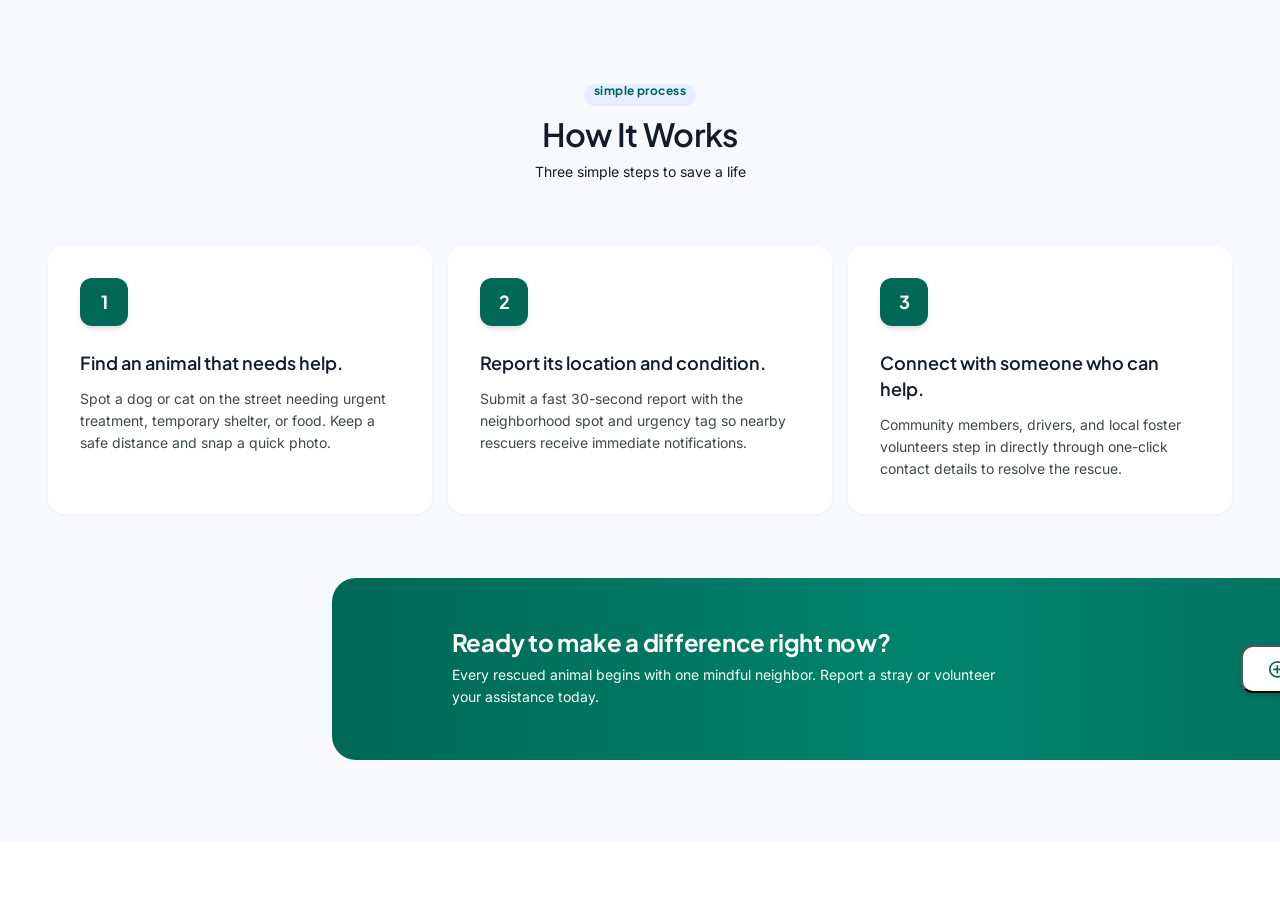
==== index.html @ 08d9b693 "finish" ====
<!DOCTYPE html>
<html lang="en">

<head>
    <meta charset="UTF-8">
    <meta name="viewport" content="width=device-width, initial-scale=1.0">
    <title>Document</title>
    <link rel="stylesheet" href="./style.css">
</head>

<body>
    <section>
        <div class="hiw">
            <div class="process">
                <p>simple process</p>
            </div>
            <h2>How It Works</h2>
            <span>Three simple steps to save a life</span>
        </div>
        <div class="hiwc">
            <div class="hcard">
                <div class="numb">
                    <span>1</span>
                </div>
                <div class="hcardtext">
                    <h3>Find an animal that needs help.</h3>
                    <p>Spot a dog or cat on the street needing urgent
                        treatment, temporary shelter, or food. Keep a
                        safe distance and snap a quick photo.</p>
                </div>
            </div>
            <div class="hcard">
                <div class="numb">
                    <span>2</span>
                </div>
                <div class="hcardtext">
                    <h3>Report its location and condition.</h3>
                    <p>Submit a fast 30-second report with the
                        neighborhood spot and urgency tag so nearby
                        rescuers receive immediate notifications.</p>
                </div>
            </div>
            <div class="hcard">
                <div class="numb">
                    <span>3</span>
                </div>
                <div class="hcardtext">
                    <h3>Connect with someone who can help.</h3>
                    <p>Community members, drivers, and local foster
                        volunteers step in directly through one-click
                        contact details to resolve the rescue.</p>
                </div>
            </div>

        </div>
        <div class="rescue">
            <div class="resctext">
                <h2>Ready to make a difference right now?</h2>
                <p>Every rescued animal begins with one mindful neighbor. Report a stray or volunteer
                    your assistance today.</p>
            </div>
            <button><img src="./Container.svg" alt="Report an Animal Add Button Image">Report an Animal</button>
        </div>
    </section>


</body>

</html>
---- style.css ----
@import url('https://fonts.googleapis.com/css2?family=Averia+Libre:ital,wght@0,300;0,400;0,700;1,300;1,400;1,700&family=Crimson+Text:ital,wght@0,400;0,600;0,700;1,400;1,600;1,700&family=DM+Mono:ital,wght@0,300;0,400;0,500;1,300;1,400;1,500&family=DM+Sans:ital,opsz,wght@0,9..40,100..1000;1,9..40,100..1000&family=Edu+AU+VIC+WA+NT+Guides:wght@400..700&family=IM+Fell+English+SC&family=Inter:ital,opsz,wght@0,14..32,100..900;1,14..32,100..900&family=Montserrat:ital,wght@0,100..900;1,100..900&family=Noto+Rashi+Hebrew:wght@100..900&family=Noto+Sans+Georgian:wght@100..900&family=Noto+Serif+Georgian:wght@100..900&family=Plus+Jakarta+Sans:ital,wght@0,200..800;1,200..800&family=Poppins:ital,wght@0,100;0,200;0,300;0,400;0,500;0,600;0,700;0,800;0,900;1,100;1,200;1,300;1,400;1,500;1,600;1,700;1,800;1,900&family=Roboto+Mono:ital,wght@0,100..700;1,100..700&family=Work+Sans:ital,wght@0,100..900;1,100..900&display=swap');
@import url('https://fonts.googleapis.com/css2?family=Averia+Libre:ital,wght@0,300;0,400;0,700;1,300;1,400;1,700&family=Crimson+Text:ital,wght@0,400;0,600;0,700;1,400;1,600;1,700&family=DM+Mono:ital,wght@0,300;0,400;0,500;1,300;1,400;1,500&family=DM+Sans:ital,opsz,wght@0,9..40,100..1000;1,9..40,100..1000&family=Edu+AU+VIC+WA+NT+Guides:wght@400..700&family=IM+Fell+English+SC&family=Inter:ital,opsz,wght@0,14..32,100..900;1,14..32,100..900&family=Montserrat:ital,wght@0,100..900;1,100..900&family=Noto+Rashi+Hebrew:wght@100..900&family=Noto+Sans+Georgian:wght@100..900&family=Noto+Serif+Georgian:wght@100..900&family=Plus+Jakarta+Sans:ital,wght@0,200..800;1,200..800&family=Poppins:ital,wght@0,100;0,200;0,300;0,400;0,500;0,600;0,700;0,800;0,900;1,100;1,200;1,300;1,400;1,500;1,600;1,700;1,800;1,900&family=Roboto+Mono:ital,wght@0,100..700;1,100..700&family=Work+Sans:ital,wght@0,100..900;1,100..900&display=swap');

* {
    padding: 0;
    margin: 0;
    box-sizing: border-box;
}

section {
    background-color: #F8F9FF;
    height: 842px;
    padding: 0px 32px 0px 32px;
    display: flex;
    flex-direction: column;

}

.hiw {
    display: flex;
    flex-direction: column;
    justify-content: center;
    align-items: center;
}

.process {
    background-color: #E6EEFF;
    text-align: center;
    width: 112px;
    height: 22px;
    border-radius: 50px;
    font-family: 'Plus Jakarta Sans', sans-serif;
    font-size: 12px;
    color: #006856;
    font-weight: 700;
    line-height: 14px;
    letter-spacing: 0.44px;
    margin-top: 84px;
}

.hiw h2 {
    font-family: 'Plus Jakarta Sans', sans-serif;
    font-size: 32px;
    color: #121C2A;
    font-weight: 600;
    line-height: 40px;
    letter-spacing: -0.64px;
    margin-top: 8px;
}

.hiw span {
    font-family: 'Inter', sans-serif;
    font-size: 14px;
    color: #121C2A;
    font-weight: 400;
    line-height: 20px;
    margin-top: 8px;
}

.hiwc {
    display: flex;
    flex-direction: row;
    justify-content: space-evenly;
    margin-top: 64px;
}

.hcard {
    background-color: white;
    width: 384px;
    height: 268px;
    border-radius: 16px;
    box-shadow: 0px 1px 2px 0px rgba(0, 0, 0, 0.05);
    display: flex;
    flex-direction: column;
    padding: 32px;
}

.numb {
    width: 48px;
    height: 48px;
    border-radius: 12px;
    background-color: #006856;
    box-shadow:
        0px 2px 4px -2px rgba(0, 0, 0, 0.1),
        0px 4px 6px -1px rgba(0, 0, 0, 0.1);
    ;
    font-family: 'Plus Jakarta Sans', sans-serif;
    color: #FFFFFF;
    font-size: 18px;
    font-weight: 700;
    line-height: 26px;
    display: flex;
    justify-content: center;
    align-items: center;
}

.hcardtext h3 {
    font-family: 'Plus Jakarta Sans', sans-serif;
    color: #121C2A;
    font-weight: 600;
    line-height: 26px;
    font-size: 18px;
    margin-top: 24px;
}

.hcardtext p {
    font-family: 'Inter', sans-serif;
    color: #3D4945;
    font-weight: 400;
    line-height: 22px;
    font-size: 14px;
    margin-top: 12px;
}

.rescue {
    background: linear-gradient(to right, #006856, #00846D, #006856);
    width: 1216px;
    height: 182px;
    margin-left: 300px;
    margin-top: 64px;
    border-radius: 24px;
    display: flex;
    flex-direction: row;
    justify-content: space-around;
    align-items: center;
}

.resctext {
    width: 550px;
    height: 86px;
}

.resctext h2 {
    font-family: 'Plus Jakarta Sans', sans-serif;
    font-size: 24px;
    font-weight: 700;
    color: #FFFFFF;
    line-height: 32px;
    letter-spacing: -0.24px;
}

.resctext p {
    font-family: 'inter', sans-serif;
    font-size: 14px;
    font-weight: 400;
    color: #F4FFF9;
    line-height: 22px;
    margin-top: 6px;
    overflow: hidden;
}

.rescue button {
    padding: 0px 24px 0px 24px;
    gap: 8px;
    width: 188px;
    height: 48px;
    background-color: #FFFFFF;
    border-radius: 12px;
    box-shadow: 0px 2px 4px -2px rgba(0, 0, 0, 0.1),
        0px 4px 6px -1px rgba(0, 0, 0, 0.1);
    cursor: pointer;
    font-family: 'plus jakarta sans', sans-serif;
    font-size: 13px;
    font-weight: 600;
    color: #006856;
    line-height: 18px;
    letter-spacing: 0px;
    display: inline-flex;
    align-items: center;
    justify-content: center;
}
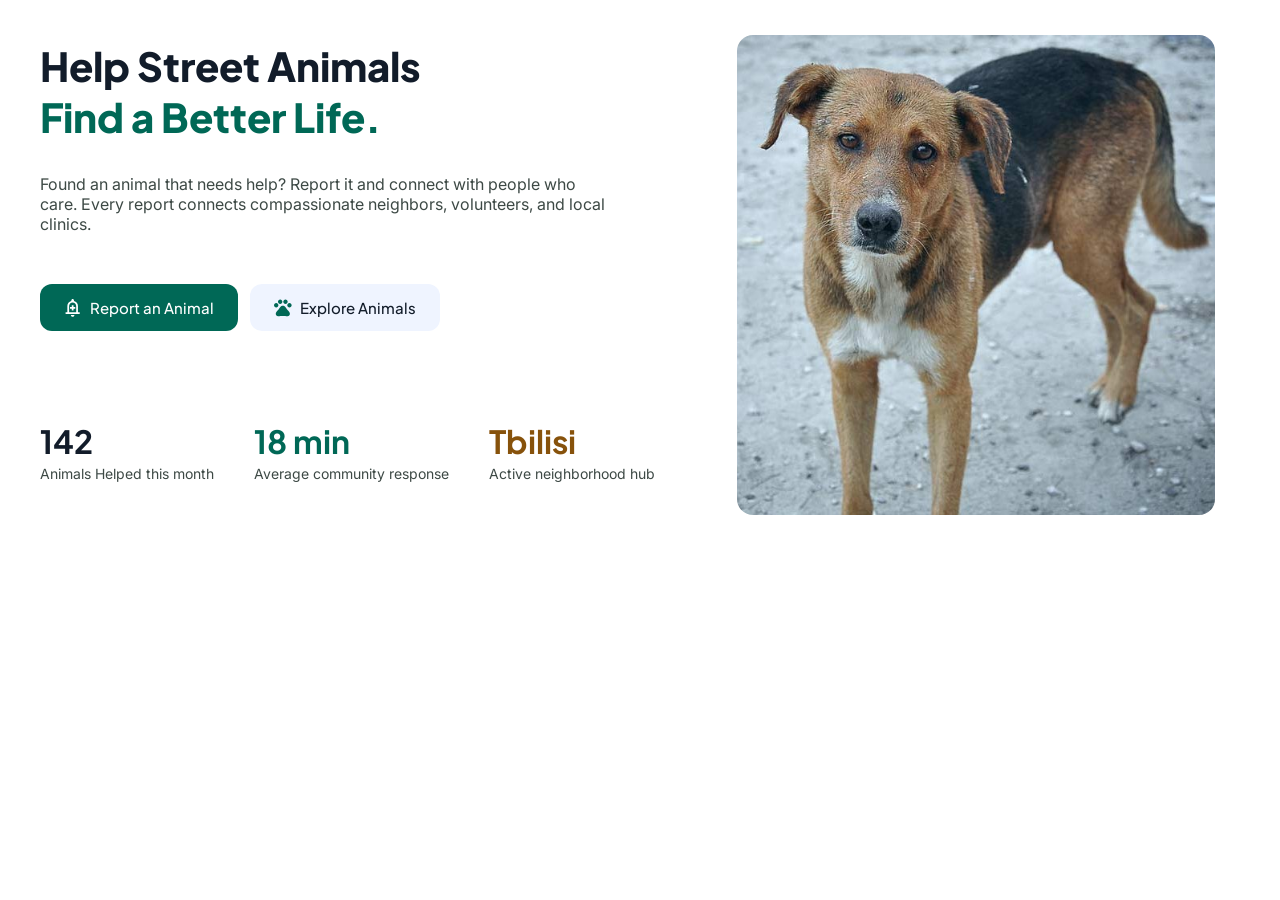
==== commit 501661e8: "Add files via upload" ====
--- a/index.html
+++ b/index.html
@@ -1,69 +1,52 @@
-<!DOCTYPE html>
-<html lang="en">
-
-<head>
-    <meta charset="UTF-8">
-    <meta name="viewport" content="width=device-width, initial-scale=1.0">
-    <title>Document</title>
-    <link rel="stylesheet" href="./style.css">
-</head>
-
-<body>
-    <section>
-        <div class="hiw">
-            <div class="process">
-                <p>simple process</p>
-            </div>
-            <h2>How It Works</h2>
-            <span>Three simple steps to save a life</span>
-        </div>
-        <div class="hiwc">
-            <div class="hcard">
-                <div class="numb">
-                    <span>1</span>
-                </div>
-                <div class="hcardtext">
-                    <h3>Find an animal that needs help.</h3>
-                    <p>Spot a dog or cat on the street needing urgent
-                        treatment, temporary shelter, or food. Keep a
-                        safe distance and snap a quick photo.</p>
-                </div>
-            </div>
-            <div class="hcard">
-                <div class="numb">
-                    <span>2</span>
-                </div>
-                <div class="hcardtext">
-                    <h3>Report its location and condition.</h3>
-                    <p>Submit a fast 30-second report with the
-                        neighborhood spot and urgency tag so nearby
-                        rescuers receive immediate notifications.</p>
-                </div>
-            </div>
-            <div class="hcard">
-                <div class="numb">
-                    <span>3</span>
-                </div>
-                <div class="hcardtext">
-                    <h3>Connect with someone who can help.</h3>
-                    <p>Community members, drivers, and local foster
-                        volunteers step in directly through one-click
-                        contact details to resolve the rescue.</p>
-                </div>
-            </div>
-
-        </div>
-        <div class="rescue">
-            <div class="resctext">
-                <h2>Ready to make a difference right now?</h2>
-                <p>Every rescued animal begins with one mindful neighbor. Report a stray or volunteer
-                    your assistance today.</p>
-            </div>
-            <button><img src="./Container.svg" alt="Report an Animal Add Button Image">Report an Animal</button>
-        </div>
-    </section>
-
-
-</body>
-
+<!DOCTYPE html>
+<html lang="en">
+
+<head>
+    <meta charset="UTF-8">
+    <meta name="viewport" content="width=device-width, initial-scale=1.0">
+    <title>Document</title>
+    <link rel="stylesheet" href="style.css">
+</head>
+
+<body>
+    <div class="hero">
+        <div class="content">
+            <h1 class="title">Help Street Animals</h1>
+            <h1 class="title1">Find a Better Life.</h1>
+            <p class="discription">Found an animal that needs help? Report it and connect with people who care. Every
+                report connects
+                compassionate neighbors, volunteers, and local clinics.</p>
+        </div>
+        <div class="btns">
+            <button class="btn1"><img src="Icon.svg" alt="">Report an Animal </button>
+            <button class="btn2"><img src="Container.svg" alt="">Explore Animals </button>
+        </div>
+
+        <div class="stats">
+            <div>
+                <h1 class="stat-number">142</h1>
+                <p class="desc">Animals Helped this month</p>
+            </div>
+            <div>
+                <h1 class="response-time">18 min</h1>
+                <p class="desc">Average community response</p>
+            </div>
+            <div>
+                <h1 class="location">Tbilisi</h1>
+                <p class="desc">Active neighborhood hub</p>
+            </div>
+        </div>
+
+        <div class="image">
+            <img src="stray.jpg" alt="">
+        </div>
+
+    </div>
+
+
+
+
+
+</body>
+
 </html>
--- a/style.css
+++ b/style.css
@@ -1,171 +1,153 @@
-@import url('https://fonts.googleapis.com/css2?family=Averia+Libre:ital,wght@0,300;0,400;0,700;1,300;1,400;1,700&family=Crimson+Text:ital,wght@0,400;0,600;0,700;1,400;1,600;1,700&family=DM+Mono:ital,wght@0,300;0,400;0,500;1,300;1,400;1,500&family=DM+Sans:ital,opsz,wght@0,9..40,100..1000;1,9..40,100..1000&family=Edu+AU+VIC+WA+NT+Guides:wght@400..700&family=IM+Fell+English+SC&family=Inter:ital,opsz,wght@0,14..32,100..900;1,14..32,100..900&family=Montserrat:ital,wght@0,100..900;1,100..900&family=Noto+Rashi+Hebrew:wght@100..900&family=Noto+Sans+Georgian:wght@100..900&family=Noto+Serif+Georgian:wght@100..900&family=Plus+Jakarta+Sans:ital,wght@0,200..800;1,200..800&family=Poppins:ital,wght@0,100;0,200;0,300;0,400;0,500;0,600;0,700;0,800;0,900;1,100;1,200;1,300;1,400;1,500;1,600;1,700;1,800;1,900&family=Roboto+Mono:ital,wght@0,100..700;1,100..700&family=Work+Sans:ital,wght@0,100..900;1,100..900&display=swap');
-@import url('https://fonts.googleapis.com/css2?family=Averia+Libre:ital,wght@0,300;0,400;0,700;1,300;1,400;1,700&family=Crimson+Text:ital,wght@0,400;0,600;0,700;1,400;1,600;1,700&family=DM+Mono:ital,wght@0,300;0,400;0,500;1,300;1,400;1,500&family=DM+Sans:ital,opsz,wght@0,9..40,100..1000;1,9..40,100..1000&family=Edu+AU+VIC+WA+NT+Guides:wght@400..700&family=IM+Fell+English+SC&family=Inter:ital,opsz,wght@0,14..32,100..900;1,14..32,100..900&family=Montserrat:ital,wght@0,100..900;1,100..900&family=Noto+Rashi+Hebrew:wght@100..900&family=Noto+Sans+Georgian:wght@100..900&family=Noto+Serif+Georgian:wght@100..900&family=Plus+Jakarta+Sans:ital,wght@0,200..800;1,200..800&family=Poppins:ital,wght@0,100;0,200;0,300;0,400;0,500;0,600;0,700;0,800;0,900;1,100;1,200;1,300;1,400;1,500;1,600;1,700;1,800;1,900&family=Roboto+Mono:ital,wght@0,100..700;1,100..700&family=Work+Sans:ital,wght@0,100..900;1,100..900&display=swap');
-
-* {
-    padding: 0;
-    margin: 0;
-    box-sizing: border-box;
-}
-
-section {
-    background-color: #F8F9FF;
-    height: 842px;
-    padding: 0px 32px 0px 32px;
-    display: flex;
-    flex-direction: column;
-
-}
-
-.hiw {
-    display: flex;
-    flex-direction: column;
-    justify-content: center;
-    align-items: center;
-}
-
-.process {
-    background-color: #E6EEFF;
-    text-align: center;
-    width: 112px;
-    height: 22px;
-    border-radius: 50px;
-    font-family: 'Plus Jakarta Sans', sans-serif;
-    font-size: 12px;
-    color: #006856;
-    font-weight: 700;
-    line-height: 14px;
-    letter-spacing: 0.44px;
-    margin-top: 84px;
-}
-
-.hiw h2 {
-    font-family: 'Plus Jakarta Sans', sans-serif;
-    font-size: 32px;
-    color: #121C2A;
-    font-weight: 600;
-    line-height: 40px;
-    letter-spacing: -0.64px;
-    margin-top: 8px;
-}
-
-.hiw span {
-    font-family: 'Inter', sans-serif;
-    font-size: 14px;
-    color: #121C2A;
-    font-weight: 400;
-    line-height: 20px;
-    margin-top: 8px;
-}
-
-.hiwc {
-    display: flex;
-    flex-direction: row;
-    justify-content: space-evenly;
-    margin-top: 64px;
-}
-
-.hcard {
-    background-color: white;
-    width: 384px;
-    height: 268px;
-    border-radius: 16px;
-    box-shadow: 0px 1px 2px 0px rgba(0, 0, 0, 0.05);
-    display: flex;
-    flex-direction: column;
-    padding: 32px;
-}
-
-.numb {
-    width: 48px;
-    height: 48px;
-    border-radius: 12px;
-    background-color: #006856;
-    box-shadow:
-        0px 2px 4px -2px rgba(0, 0, 0, 0.1),
-        0px 4px 6px -1px rgba(0, 0, 0, 0.1);
-    ;
-    font-family: 'Plus Jakarta Sans', sans-serif;
-    color: #FFFFFF;
-    font-size: 18px;
-    font-weight: 700;
-    line-height: 26px;
-    display: flex;
-    justify-content: center;
-    align-items: center;
-}
-
-.hcardtext h3 {
-    font-family: 'Plus Jakarta Sans', sans-serif;
-    color: #121C2A;
-    font-weight: 600;
-    line-height: 26px;
-    font-size: 18px;
-    margin-top: 24px;
-}
-
-.hcardtext p {
-    font-family: 'Inter', sans-serif;
-    color: #3D4945;
-    font-weight: 400;
-    line-height: 22px;
-    font-size: 14px;
-    margin-top: 12px;
-}
-
-.rescue {
-    background: linear-gradient(to right, #006856, #00846D, #006856);
-    width: 1216px;
-    height: 182px;
-    margin-left: 300px;
-    margin-top: 64px;
-    border-radius: 24px;
-    display: flex;
-    flex-direction: row;
-    justify-content: space-around;
-    align-items: center;
-}
-
-.resctext {
-    width: 550px;
-    height: 86px;
-}
-
-.resctext h2 {
-    font-family: 'Plus Jakarta Sans', sans-serif;
-    font-size: 24px;
-    font-weight: 700;
-    color: #FFFFFF;
-    line-height: 32px;
-    letter-spacing: -0.24px;
-}
-
-.resctext p {
-    font-family: 'inter', sans-serif;
-    font-size: 14px;
-    font-weight: 400;
-    color: #F4FFF9;
-    line-height: 22px;
-    margin-top: 6px;
-    overflow: hidden;
-}
-
-.rescue button {
-    padding: 0px 24px 0px 24px;
-    gap: 8px;
-    width: 188px;
-    height: 48px;
-    background-color: #FFFFFF;
-    border-radius: 12px;
-    box-shadow: 0px 2px 4px -2px rgba(0, 0, 0, 0.1),
-        0px 4px 6px -1px rgba(0, 0, 0, 0.1);
-    cursor: pointer;
-    font-family: 'plus jakarta sans', sans-serif;
-    font-size: 13px;
-    font-weight: 600;
-    color: #006856;
-    line-height: 18px;
-    letter-spacing: 0px;
-    display: inline-flex;
-    align-items: center;
-    justify-content: center;
+
+@import url('https://fonts.googleapis.com/css2?family=Plus+Jakarta+Sans:ital,wght@0,200..800;1,200..800&display=swap');
+@import url('https://fonts.googleapis.com/css2?family=Inter:ital,opsz,wght@0,14..32,100..900;1,14..32,100..900&display=swap');
+
+
+*{
+    margin: 0;
+    padding: 0;
+    box-sizing: border-box;
+    list-style: none;
+    
+}
+
+.hero{
+    display: flex;
+    flex-direction: column;
+    max-width: 1280px;
+    max-height: 640px;
+    padding-left: 40px;
+    padding-top: 40px;
+}
+
+.title{
+    font-size:40px;
+    font-weight: 800;
+    font-style: bold;
+    font-family: "Plus Jakarta Sans", sans-serif;
+    color: #121C2A;
+}
+
+.title1{
+    font-size: 40px;
+    font-weight: 800;
+    font-style: bold;
+    font-family: "Plus Jakarta Sans", sans-serif;
+    color: #006856;
+}
+
+.discription{
+    font-size: 16px;
+    font-weight: 400;
+    font-family: "Inter", sans-serif;
+    color: #3D4945;
+    margin-top: 32px;
+    width: 575px;
+    height: 78px;
+
+}
+
+.btns{
+    display: flex;
+    gap: 12px;
+    margin-top: 32px;
+}
+
+
+.btn1{
+    display: flex;
+    background-color: #006856;
+    color: white;
+    border: none;
+    padding: 10px 20px;
+    font-family: "Plus Jakarta Sans", sans-serif;
+    font-size: 15px;
+    font-weight: 500;
+    cursor: pointer;
+    border-radius: 12px;
+}
+
+.btn2{
+    display: flex;
+    background-color: #EFF4FF;
+    color: #121C2A;
+    border: none;
+    padding: 10px 20px;
+    font-family: "Plus Jakarta Sans", sans-serif;
+    font-size: 15px;
+    font-weight: 500;
+    cursor: pointer;
+    border-radius: 12px;
+}
+
+
+.btns button {
+    display: inline-flex;
+    align-items: center;
+    gap: 8px;
+}
+
+.btns button img {
+    width: 18px;
+    height: 18px
+}
+
+.btn1, .btn2 {
+    padding: 14px 24px;
+}
+.stats{
+    display: flex;
+    gap: 40px;
+    margin-top: 90px;
+}
+
+.stat-number{
+    font-size: 32px;
+    font-weight: 700;
+    font-style: bold;
+    font-family: "Plus Jakarta Sans", sans-serif;
+    color: #121C2A;
+}
+
+.response-time{
+    font-size: 32px;
+    font-weight: 700;
+    font-style: bold;
+    font-family: "Plus Jakarta Sans", sans-serif;
+    color: #006856;
+}
+
+.location{
+    font-size: 32px;
+    font-weight: 700;
+    font-style: bold;
+    font-family: "Plus Jakarta Sans", sans-serif;
+    color: #87520B;
+}
+
+
+.desc{
+    font-size: 14px;
+    font-weight: 400;
+    font-family: "Inter", sans-serif;
+    color: #3D4945;
+    margin-top: 4px;
+}
+
+
+.image{
+    position: absolute;
+    right: 65px;
+    top: 35px;
+    width: 478px;
+    height: 480px;
+}
+
+
+.image img{
+    
+    width: 100%;
+    height: 100%;
+    object-fit: cover;
+    border-radius: 16px;
 }
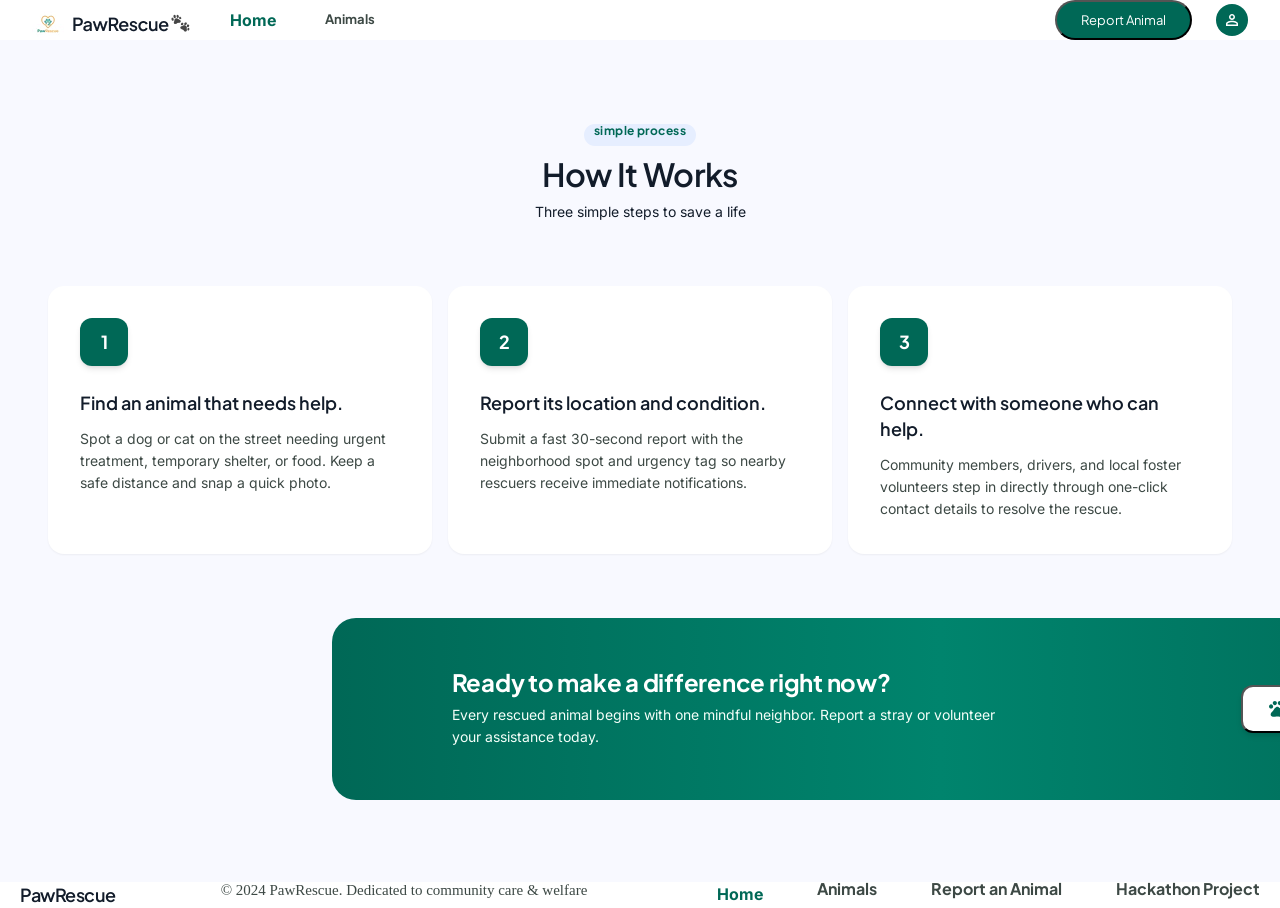
==== commit d5d94cf5: "some changes" ====
--- a/index.html
+++ b/index.html
@@ -1,52 +1,110 @@
-<!DOCTYPE html>
-<html lang="en">
-
-<head>
-    <meta charset="UTF-8">
-    <meta name="viewport" content="width=device-width, initial-scale=1.0">
-    <title>Document</title>
-    <link rel="stylesheet" href="style.css">
-</head>
-
-<body>
-    <div class="hero">
-        <div class="content">
-            <h1 class="title">Help Street Animals</h1>
-            <h1 class="title1">Find a Better Life.</h1>
-            <p class="discription">Found an animal that needs help? Report it and connect with people who care. Every
-                report connects
-                compassionate neighbors, volunteers, and local clinics.</p>
-        </div>
-        <div class="btns">
-            <button class="btn1"><img src="Icon.svg" alt="">Report an Animal </button>
-            <button class="btn2"><img src="Container.svg" alt="">Explore Animals </button>
-        </div>
-
-        <div class="stats">
-            <div>
-                <h1 class="stat-number">142</h1>
-                <p class="desc">Animals Helped this month</p>
-            </div>
-            <div>
-                <h1 class="response-time">18 min</h1>
-                <p class="desc">Average community response</p>
-            </div>
-            <div>
-                <h1 class="location">Tbilisi</h1>
-                <p class="desc">Active neighborhood hub</p>
-            </div>
-        </div>
-
-        <div class="image">
-            <img src="stray.jpg" alt="">
-        </div>
-
-    </div>
-
-
-
-
-
-</body>
-
+<!DOCTYPE html>
+<html lang="en">
+
+<head>
+    <meta charset="UTF-8">
+    <meta name="viewport" content="width=device-width, initial-scale=1.0">
+    <title>Document</title>
+    <link rel="stylesheet" href="./style.css">
+</head>
+
+<body>
+    <header>
+
+        <div class="container">
+            <div class="logo">
+                <img src="./Link (1).png" alt="PawRescue logo">
+
+            </div>
+
+            <nav class="navitems">
+                <h1 class="home">Home</h1>
+                <h2 class="animals">Animals</h2>
+            </nav>
+        </div>
+
+        <div class="header-right">
+            <button class="report-btn">Report Animal</button>
+
+
+            <img src="./Background.svg" alt="Profile">
+
+        </div>
+    </header>
+
+
+
+    <section>
+        <div class="hiw">
+            <div class="process">
+                <p>simple process</p>
+            </div>
+            <h2>How It Works</h2>
+            <span>Three simple steps to save a life</span>
+        </div>
+        <div class="hiwc">
+            <div class="hcard">
+                <div class="numb">
+                    <span>1</span>
+                </div>
+                <div class="hcardtext">
+                    <h3>Find an animal that needs help.</h3>
+                    <p>Spot a dog or cat on the street needing urgent
+                        treatment, temporary shelter, or food. Keep a
+                        safe distance and snap a quick photo.</p>
+                </div>
+            </div>
+            <div class="hcard">
+                <div class="numb">
+                    <span>2</span>
+                </div>
+                <div class="hcardtext">
+                    <h3>Report its location and condition.</h3>
+                    <p>Submit a fast 30-second report with the
+                        neighborhood spot and urgency tag so nearby
+                        rescuers receive immediate notifications.</p>
+                </div>
+            </div>
+            <div class="hcard">
+                <div class="numb">
+                    <span>3</span>
+                </div>
+                <div class="hcardtext">
+                    <h3>Connect with someone who can help.</h3>
+                    <p>Community members, drivers, and local foster
+                        volunteers step in directly through one-click
+                        contact details to resolve the rescue.</p>
+                </div>
+            </div>
+
+        </div>
+        <div class="rescue">
+            <div class="resctext">
+                <h2>Ready to make a difference right now?</h2>
+                <p>Every rescued animal begins with one mindful neighbor. Report a stray or volunteer
+                    your assistance today.</p>
+            </div>
+            <button><img src="./Container.svg" alt="Report an Animal Add Button Image">Report an Animal</button>
+        </div>
+    </section>
+
+    <footer>
+
+        <h1>PawRescue</h1>
+        <p class="lastp">© 2024 PawRescue. Dedicated to community care & welfare</p>
+
+        <div>
+
+            <ul>
+                <li class="home home2">Home</li>
+                <li class="animals animals2">Animals</li>
+                <li class="animals animals2">Report an Animal</li>
+                <li class="animals animals2">Hackathon Project</li>
+            </ul>
+        </div>
+
+
+    </footer>
+</body>
+
 </html>
--- a/style.css
+++ b/style.css
@@ -1,153 +1,298 @@
-
-@import url('https://fonts.googleapis.com/css2?family=Plus+Jakarta+Sans:ital,wght@0,200..800;1,200..800&display=swap');
-@import url('https://fonts.googleapis.com/css2?family=Inter:ital,opsz,wght@0,14..32,100..900;1,14..32,100..900&display=swap');
-
-
-*{
-    margin: 0;
-    padding: 0;
-    box-sizing: border-box;
-    list-style: none;
-    
-}
-
-.hero{
-    display: flex;
-    flex-direction: column;
-    max-width: 1280px;
-    max-height: 640px;
-    padding-left: 40px;
-    padding-top: 40px;
-}
-
-.title{
-    font-size:40px;
-    font-weight: 800;
-    font-style: bold;
-    font-family: "Plus Jakarta Sans", sans-serif;
-    color: #121C2A;
-}
-
-.title1{
-    font-size: 40px;
-    font-weight: 800;
-    font-style: bold;
-    font-family: "Plus Jakarta Sans", sans-serif;
-    color: #006856;
-}
-
-.discription{
-    font-size: 16px;
-    font-weight: 400;
-    font-family: "Inter", sans-serif;
-    color: #3D4945;
-    margin-top: 32px;
-    width: 575px;
-    height: 78px;
-
-}
-
-.btns{
-    display: flex;
-    gap: 12px;
-    margin-top: 32px;
-}
-
-
-.btn1{
-    display: flex;
-    background-color: #006856;
-    color: white;
-    border: none;
-    padding: 10px 20px;
-    font-family: "Plus Jakarta Sans", sans-serif;
-    font-size: 15px;
-    font-weight: 500;
-    cursor: pointer;
-    border-radius: 12px;
-}
-
-.btn2{
-    display: flex;
-    background-color: #EFF4FF;
-    color: #121C2A;
-    border: none;
-    padding: 10px 20px;
-    font-family: "Plus Jakarta Sans", sans-serif;
-    font-size: 15px;
-    font-weight: 500;
-    cursor: pointer;
-    border-radius: 12px;
-}
-
-
-.btns button {
-    display: inline-flex;
-    align-items: center;
-    gap: 8px;
-}
-
-.btns button img {
-    width: 18px;
-    height: 18px
-}
-
-.btn1, .btn2 {
-    padding: 14px 24px;
-}
-.stats{
-    display: flex;
-    gap: 40px;
-    margin-top: 90px;
-}
-
-.stat-number{
-    font-size: 32px;
-    font-weight: 700;
-    font-style: bold;
-    font-family: "Plus Jakarta Sans", sans-serif;
-    color: #121C2A;
-}
-
-.response-time{
-    font-size: 32px;
-    font-weight: 700;
-    font-style: bold;
-    font-family: "Plus Jakarta Sans", sans-serif;
-    color: #006856;
-}
-
-.location{
-    font-size: 32px;
-    font-weight: 700;
-    font-style: bold;
-    font-family: "Plus Jakarta Sans", sans-serif;
-    color: #87520B;
-}
-
-
-.desc{
-    font-size: 14px;
-    font-weight: 400;
-    font-family: "Inter", sans-serif;
-    color: #3D4945;
-    margin-top: 4px;
-}
-
-
-.image{
-    position: absolute;
-    right: 65px;
-    top: 35px;
-    width: 478px;
-    height: 480px;
-}
-
-
-.image img{
-    
-    width: 100%;
-    height: 100%;
-    object-fit: cover;
-    border-radius: 16px;
+@import url('https://fonts.googleapis.com/css2?family=Averia+Libre:ital,wght@0,300;0,400;0,700;1,300;1,400;1,700&family=Crimson+Text:ital,wght@0,400;0,600;0,700;1,400;1,600;1,700&family=DM+Mono:ital,wght@0,300;0,400;0,500;1,300;1,400;1,500&family=DM+Sans:ital,opsz,wght@0,9..40,100..1000;1,9..40,100..1000&family=Edu+AU+VIC+WA+NT+Guides:wght@400..700&family=IM+Fell+English+SC&family=Inter:ital,opsz,wght@0,14..32,100..900;1,14..32,100..900&family=Montserrat:ital,wght@0,100..900;1,100..900&family=Noto+Rashi+Hebrew:wght@100..900&family=Noto+Sans+Georgian:wght@100..900&family=Noto+Serif+Georgian:wght@100..900&family=Plus+Jakarta+Sans:ital,wght@0,200..800;1,200..800&family=Poppins:ital,wght@0,100;0,200;0,300;0,400;0,500;0,600;0,700;0,800;0,900;1,100;1,200;1,300;1,400;1,500;1,600;1,700;1,800;1,900&family=Roboto+Mono:ital,wght@0,100..700;1,100..700&family=Work+Sans:ital,wght@0,100..900;1,100..900&display=swap');
+@import url('https://fonts.googleapis.com/css2?family=Averia+Libre:ital,wght@0,300;0,400;0,700;1,300;1,400;1,700&family=Crimson+Text:ital,wght@0,400;0,600;0,700;1,400;1,600;1,700&family=DM+Mono:ital,wght@0,300;0,400;0,500;1,300;1,400;1,500&family=DM+Sans:ital,opsz,wght@0,9..40,100..1000;1,9..40,100..1000&family=Edu+AU+VIC+WA+NT+Guides:wght@400..700&family=IM+Fell+English+SC&family=Inter:ital,opsz,wght@0,14..32,100..900;1,14..32,100..900&family=Montserrat:ital,wght@0,100..900;1,100..900&family=Noto+Rashi+Hebrew:wght@100..900&family=Noto+Sans+Georgian:wght@100..900&family=Noto+Serif+Georgian:wght@100..900&family=Plus+Jakarta+Sans:ital,wght@0,200..800;1,200..800&family=Poppins:ital,wght@0,100;0,200;0,300;0,400;0,500;0,600;0,700;0,800;0,900;1,100;1,200;1,300;1,400;1,500;1,600;1,700;1,800;1,900&family=Roboto+Mono:ital,wght@0,100..700;1,100..700&family=Work+Sans:ital,wght@0,100..900;1,100..900&display=swap');
+
+* {
+    padding: 0;
+    margin: 0;
+    box-sizing: border-box;
+}
+
+header {
+    display: flex;
+    align-items: center;
+    justify-content: center, space-between;
+    flex-direction: row;
+}
+
+.container {
+    display: flex;
+    justify-content: center , space-around;
+    flex-direction: row;
+    align-items: center;
+}
+
+.home {
+    font-weight: 700px;
+    color: #006856;
+    font-size: 16px;
+    line-height: 24px;
+    font-family: 'inter', sans-serif;
+    margin-left: 40px;
+}
+
+.animals {
+    font-weight: 600px;
+    color: #3d4945;
+    font-size: 13px;
+    height: 18px;
+    font-family: 'plus jakarta sans', sans-serif;
+    margin-left: 24px;
+}
+
+.logo {
+    gap: 48px;
+    height: 24px;
+    justify-content: center;
+    align-items: center;
+    margin-left: 32px;
+}
+
+.navitems {
+    display: flex;
+    align-items: center;
+    gap: 25px;
+    flex-direction: row;
+    justify-content: center;
+}
+
+.report-btn {
+    width: 137px;
+    height: 40px;
+    border-radius: 9999px;
+    padding-right: 24px;
+    padding-left: 24px;
+    background-color: #006856;
+    color: #ffffff;
+    font-size: 13px;
+    font-weight: 600px;
+    line-height: 18px;
+    letter-spacing: 0px;
+    font-family: 'plus jakarta sans', sans-serif;
+    margin-right: 16px;
+    
+}
+
+.header-right {
+    display: flex;
+    align-items: center;
+    justify-content: center;
+    gap: 8px;
+    margin-right: 32px;
+    margin-left: auto;
+}
+
+footer {
+    display: flex;
+    justify-content: space-between;
+    margin-left: 20px;
+    margin-right: 20px;
+
+    h1 {
+        font-family: 'plus jakarta sans', sans-serif;
+        color: #121c2a;
+        font-weight: 600;
+        font-size: 18px;
+        line-height: 26px;
+        letter-spacing: -0.45px;
+    }
+}
+
+.foot {
+    font-size: 12px;
+    font-weight: 700;
+    font-style: bold;
+}
+
+ul {
+    display: flex;
+    gap: 30px;
+    list-style: none;
+}
+
+.home2 {
+    margin-top: 0px;
+    font-weight: 700;
+    font-size: 16px;
+    line-height: 24px;
+    color: #006856;
+}
+
+.animals2 {
+    font-size: 16px;
+    line-height: 14px;
+    font-weight: 700;
+    color: #3d4945;
+}
+
+.lastp {
+    font-weight: 400;
+    font-size: 15px;
+    margin-left: 15px;
+    height: 18px;
+    color: #3d4945;
+    font-family: 'inter , sans-serif';
+}
+
+
+section {
+    background-color: #F8F9FF;
+    height: 842px;
+    padding: 0px 32px 0px 32px;
+    display: flex;
+    flex-direction: column;
+
+}
+
+.hiw {
+    display: flex;
+    flex-direction: column;
+    justify-content: center;
+    align-items: center;
+}
+
+.process {
+    background-color: #E6EEFF;
+    text-align: center;
+    width: 112px;
+    height: 22px;
+    border-radius: 50px;
+    font-family: 'Plus Jakarta Sans', sans-serif;
+    font-size: 12px;
+    color: #006856;
+    font-weight: 700;
+    line-height: 14px;
+    letter-spacing: 0.44px;
+    margin-top: 84px;
+}
+
+.hiw h2 {
+    font-family: 'Plus Jakarta Sans', sans-serif;
+    font-size: 32px;
+    color: #121C2A;
+    font-weight: 600;
+    line-height: 40px;
+    letter-spacing: -0.64px;
+    margin-top: 8px;
+}
+
+.hiw span {
+    font-family: 'Inter', sans-serif;
+    font-size: 14px;
+    color: #121C2A;
+    font-weight: 400;
+    line-height: 20px;
+    margin-top: 8px;
+}
+
+.hiwc {
+    display: flex;
+    flex-direction: row;
+    justify-content: space-evenly;
+    margin-top: 64px;
+}
+
+.hcard {
+    background-color: white;
+    width: 384px;
+    height: 268px;
+    border-radius: 16px;
+    box-shadow: 0px 1px 2px 0px rgba(0, 0, 0, 0.05);
+    display: flex;
+    flex-direction: column;
+    padding: 32px;
+}
+
+.numb {
+    width: 48px;
+    height: 48px;
+    border-radius: 12px;
+    background-color: #006856;
+    box-shadow:
+        0px 2px 4px -2px rgba(0, 0, 0, 0.1),
+        0px 4px 6px -1px rgba(0, 0, 0, 0.1);
+    ;
+    font-family: 'Plus Jakarta Sans', sans-serif;
+    color: #FFFFFF;
+    font-size: 18px;
+    font-weight: 700;
+    line-height: 26px;
+    display: flex;
+    justify-content: center;
+    align-items: center;
+}
+
+.hcardtext h3 {
+    font-family: 'Plus Jakarta Sans', sans-serif;
+    color: #121C2A;
+    font-weight: 600;
+    line-height: 26px;
+    font-size: 18px;
+    margin-top: 24px;
+}
+
+.hcardtext p {
+    font-family: 'Inter', sans-serif;
+    color: #3D4945;
+    font-weight: 400;
+    line-height: 22px;
+    font-size: 14px;
+    margin-top: 12px;
+}
+
+.rescue {
+    background: linear-gradient(to right, #006856, #00846D, #006856);
+    width: 1216px;
+    height: 182px;
+    margin-left: 300px;
+    margin-top: 64px;
+    border-radius: 24px;
+    display: flex;
+    flex-direction: row;
+    justify-content: space-around;
+    align-items: center;
+}
+
+.resctext {
+    width: 550px;
+    height: 86px;
+}
+
+.resctext h2 {
+    font-family: 'Plus Jakarta Sans', sans-serif;
+    font-size: 24px;
+    font-weight: 700;
+    color: #FFFFFF;
+    line-height: 32px;
+    letter-spacing: -0.24px;
+}
+
+.resctext p {
+    font-family: 'inter', sans-serif;
+    font-size: 14px;
+    font-weight: 400;
+    color: #F4FFF9;
+    line-height: 22px;
+    margin-top: 6px;
+    overflow: hidden;
+}
+
+.rescue button {
+    padding: 0px 24px 0px 24px;
+    gap: 8px;
+    width: 188px;
+    height: 48px;
+    background-color: #FFFFFF;
+    border-radius: 12px;
+    box-shadow: 0px 2px 4px -2px rgba(0, 0, 0, 0.1),
+        0px 4px 6px -1px rgba(0, 0, 0, 0.1);
+    cursor: pointer;
+    font-family: 'plus jakarta sans', sans-serif;
+    font-size: 13px;
+    font-weight: 600;
+    color: #006856;
+    line-height: 18px;
+    letter-spacing: 0px;
+    display: inline-flex;
+    align-items: center;
+    justify-content: center;
 }
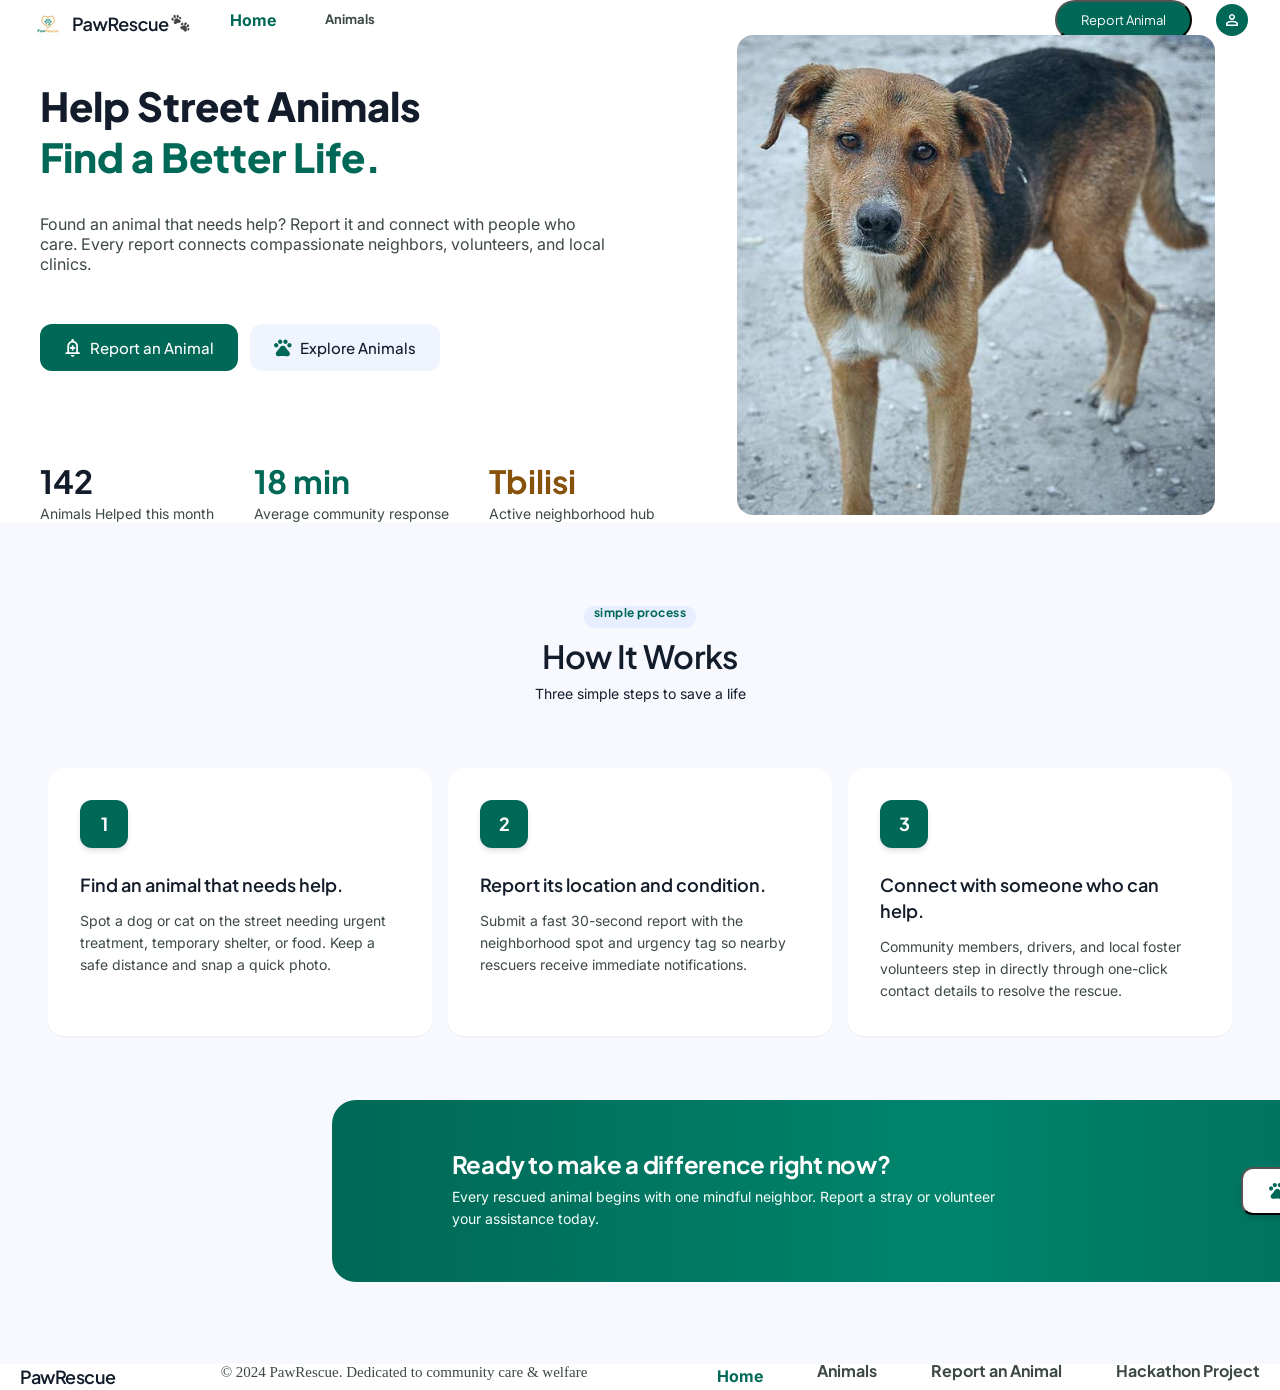
==== commit 1ca3ccfe: "Merge branch 'main' of https://github.com/alexapkhazava22-bit/PawRescue" ====
--- a/index.html
+++ b/index.html
@@ -1,3 +1,4 @@
+
 <!DOCTYPE html>
 <html lang="en">
 
@@ -31,6 +32,42 @@
 
         </div>
     </header>
+
+
+    <div class="hero">
+        <div class="content">
+            <h1 class="title">Help Street Animals</h1>
+            <h1 class="title1">Find a Better Life.</h1>
+            <p class="discription">Found an animal that needs help? Report it and connect with people who care. Every
+                report connects
+                compassionate neighbors, volunteers, and local clinics.</p>
+        </div>
+        <div class="btns">
+            <button class="btn1"><img src="Icon.svg" alt="">Report an Animal </button>
+            <button class="btn2"><img src="Container.svg" alt="">Explore Animals </button>
+        </div>
+
+        <div class="stats">
+            <div>
+                <h1 class="stat-number">142</h1>
+                <p class="desc">Animals Helped this month</p>
+            </div>
+            <div>
+                <h1 class="response-time">18 min</h1>
+                <p class="desc">Average community response</p>
+            </div>
+            <div>
+                <h1 class="location">Tbilisi</h1>
+                <p class="desc">Active neighborhood hub</p>
+            </div>
+        </div>
+
+        <div class="image">
+            <img src="stray.jpg" alt="">
+        </div>
+
+    </div>
+
 
 
 
--- a/style.css
+++ b/style.css
@@ -16,7 +16,7 @@
 
 .container {
     display: flex;
-    justify-content: center , space-around;
+    justify-content: center, space-around;
     flex-direction: row;
     align-items: center;
 }
@@ -69,7 +69,7 @@
     letter-spacing: 0px;
     font-family: 'plus jakarta sans', sans-serif;
     margin-right: 16px;
-    
+
 }
 
 .header-right {
@@ -133,6 +133,148 @@
     font-family: 'inter , sans-serif';
 }
 
+.hero {
+    display: flex;
+    flex-direction: column;
+    max-width: 1280px;
+    max-height: 640px;
+    padding-left: 40px;
+    padding-top: 40px;
+}
+
+.title {
+    font-size: 40px;
+    font-weight: 800;
+    font-style: bold;
+    font-family: "Plus Jakarta Sans", sans-serif;
+    color: #121C2A;
+}
+
+.title1 {
+    font-size: 40px;
+    font-weight: 800;
+    font-style: bold;
+    font-family: "Plus Jakarta Sans", sans-serif;
+    color: #006856;
+}
+
+.discription {
+    font-size: 16px;
+    font-weight: 400;
+    font-family: "Inter", sans-serif;
+    color: #3D4945;
+    margin-top: 32px;
+    width: 575px;
+    height: 78px;
+
+}
+
+.btns {
+    display: flex;
+    gap: 12px;
+    margin-top: 32px;
+}
+
+
+.btn1 {
+    display: flex;
+    background-color: #006856;
+    color: white;
+    border: none;
+    padding: 10px 20px;
+    font-family: "Plus Jakarta Sans", sans-serif;
+    font-size: 15px;
+    font-weight: 500;
+    cursor: pointer;
+    border-radius: 12px;
+}
+
+.btn2 {
+    display: flex;
+    background-color: #EFF4FF;
+    color: #121C2A;
+    border: none;
+    padding: 10px 20px;
+    font-family: "Plus Jakarta Sans", sans-serif;
+    font-size: 15px;
+    font-weight: 500;
+    cursor: pointer;
+    border-radius: 12px;
+}
+
+
+.btns button {
+    display: inline-flex;
+    align-items: center;
+    gap: 8px;
+}
+
+.btns button img {
+    width: 18px;
+    height: 18px
+}
+
+.btn1,
+.btn2 {
+    padding: 14px 24px;
+}
+
+.stats {
+    display: flex;
+    gap: 40px;
+    margin-top: 90px;
+}
+
+.stat-number {
+    font-size: 32px;
+    font-weight: 700;
+    font-style: bold;
+    font-family: "Plus Jakarta Sans", sans-serif;
+    color: #121C2A;
+}
+
+.response-time {
+    font-size: 32px;
+    font-weight: 700;
+    font-style: bold;
+    font-family: "Plus Jakarta Sans", sans-serif;
+    color: #006856;
+}
+
+.location {
+    font-size: 32px;
+    font-weight: 700;
+    font-style: bold;
+    font-family: "Plus Jakarta Sans", sans-serif;
+    color: #87520B;
+}
+
+
+.desc {
+    font-size: 14px;
+    font-weight: 400;
+    font-family: "Inter", sans-serif;
+    color: #3D4945;
+    margin-top: 4px;
+}
+
+
+.image {
+    position: absolute;
+    right: 65px;
+    top: 35px;
+    width: 478px;
+    height: 480px;
+}
+
+
+.image img {
+
+    width: 100%;
+    height: 100%;
+    object-fit: cover;
+    border-radius: 16px;
+}
 
 section {
     background-color: #F8F9FF;
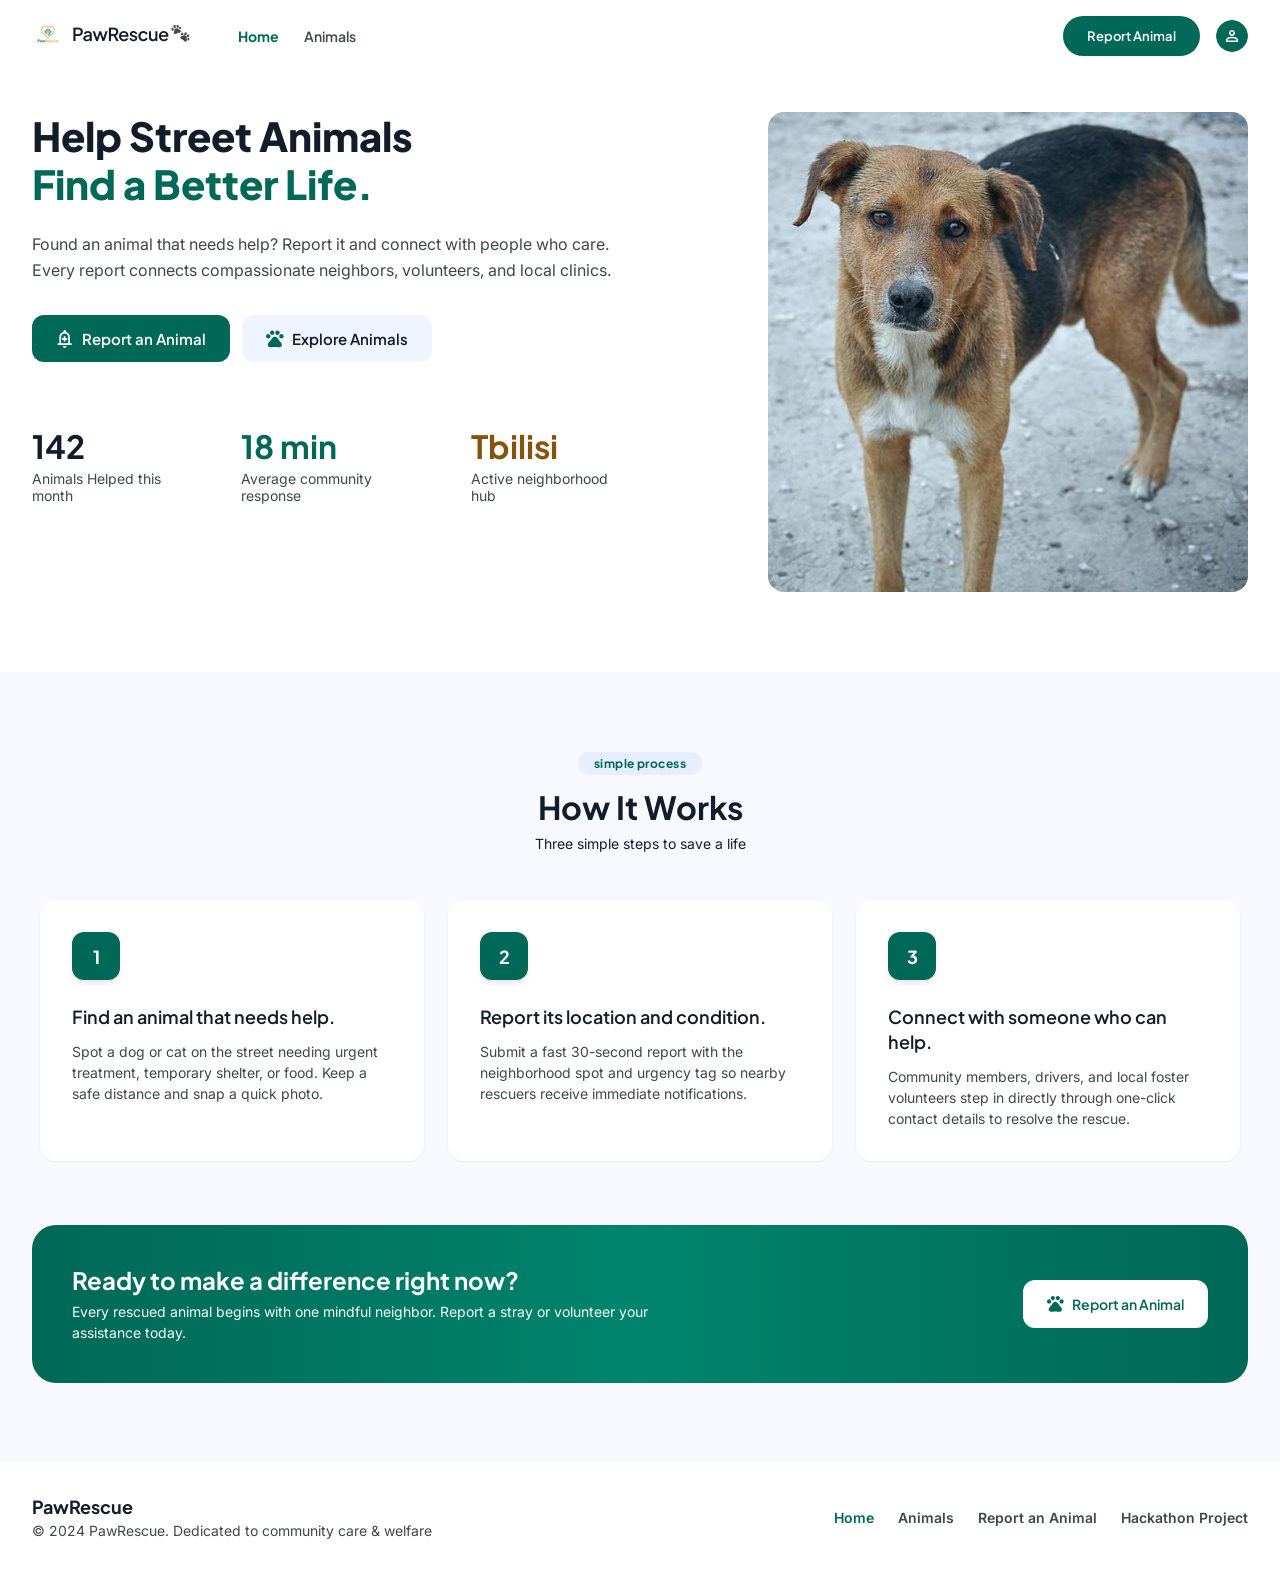
==== commit 50b1c73b: "result dachi left" ====
--- a/index.html
+++ b/index.html
@@ -1,146 +1,130 @@
-
 <!DOCTYPE html>
 <html lang="en">
 
 <head>
     <meta charset="UTF-8">
     <meta name="viewport" content="width=device-width, initial-scale=1.0">
-    <title>Document</title>
+    <title>PawRescue - Help Street Animals</title>
+    <link rel="preconnect" href="https://fonts.googleapis.com">
+    <link rel="preconnect" href="https://fonts.gstatic.com" crossorigin>
+    <link href="https://fonts.googleapis.com/css2?family=Inter:wght@400;500;600;700&family=Plus+Jakarta+Sans:wght@500;600;700;800&display=swap" rel="stylesheet">
     <link rel="stylesheet" href="./style.css">
 </head>
 
 <body>
-    <header>
-
-        <div class="container">
-            <div class="logo">
+    <header class="navbar">
+        <div class="nav-container">
+            <a href="#" class="logo">
                 <img src="./Link (1).png" alt="PawRescue logo">
-
-            </div>
+            </a>
 
             <nav class="navitems">
-                <h1 class="home">Home</h1>
-                <h2 class="animals">Animals</h2>
+                <a href="#" class="nav-link active">Home</a>
+                <a href="#" class="nav-link">Animals</a>
             </nav>
         </div>
 
         <div class="header-right">
             <button class="report-btn">Report Animal</button>
-
-
-            <img src="./Background.svg" alt="Profile">
-
+            <img src="./Background.svg" alt="Profile" class="profile-avatar">
         </div>
     </header>
 
+    <main>
+        <section class="hero">
+            <div class="hero-container">
+                <div class="hero-left">
+                    <div class="content">
+                        <h1 class="title">Help Street Animals <span class="title-highlight">Find a Better Life.</span></h1>
+                        <p class="description">Found an animal that needs help? Report it and connect with people who care. Every report connects compassionate neighbors, volunteers, and local clinics.</p>
+                    </div>
 
-    <div class="hero">
-        <div class="content">
-            <h1 class="title">Help Street Animals</h1>
-            <h1 class="title1">Find a Better Life.</h1>
-            <p class="discription">Found an animal that needs help? Report it and connect with people who care. Every
-                report connects
-                compassionate neighbors, volunteers, and local clinics.</p>
-        </div>
-        <div class="btns">
-            <button class="btn1"><img src="Icon.svg" alt="">Report an Animal </button>
-            <button class="btn2"><img src="Container.svg" alt="">Explore Animals </button>
-        </div>
+                    <div class="btns">
+                        <button class="btn1"><img src="Icon.svg" alt="">Report an Animal</button>
+                        <button class="btn2"><img src="Container.svg" alt="">Explore Animals</button>
+                    </div>
 
-        <div class="stats">
-            <div>
-                <h1 class="stat-number">142</h1>
-                <p class="desc">Animals Helped this month</p>
-            </div>
-            <div>
-                <h1 class="response-time">18 min</h1>
-                <p class="desc">Average community response</p>
-            </div>
-            <div>
-                <h1 class="location">Tbilisi</h1>
-                <p class="desc">Active neighborhood hub</p>
-            </div>
-        </div>
+                    <div class="stats">
+                        <div class="stat-item">
+                            <span class="stat-number">142</span>
+                            <p class="desc">Animals Helped this month</p>
+                        </div>
+                        <div class="stat-item">
+                            <span class="response-time">18 min</span>
+                            <p class="desc">Average community response</p>
+                        </div>
+                        <div class="stat-item">
+                            <span class="location">Tbilisi</span>
+                            <p class="desc">Active neighborhood hub</p>
+                        </div>
+                    </div>
+                </div>
 
-        <div class="image">
-            <img src="stray.jpg" alt="">
-        </div>
-
-    </div>
-
-
-
-
-    <section>
-        <div class="hiw">
-            <div class="process">
-                <p>simple process</p>
-            </div>
-            <h2>How It Works</h2>
-            <span>Three simple steps to save a life</span>
-        </div>
-        <div class="hiwc">
-            <div class="hcard">
-                <div class="numb">
-                    <span>1</span>
-                </div>
-                <div class="hcardtext">
-                    <h3>Find an animal that needs help.</h3>
-                    <p>Spot a dog or cat on the street needing urgent
-                        treatment, temporary shelter, or food. Keep a
-                        safe distance and snap a quick photo.</p>
+                <div class="hero-image-wrapper">
+                    <img src="stray.jpg" alt="Stray animal needing rescue">
                 </div>
             </div>
-            <div class="hcard">
-                <div class="numb">
-                    <span>2</span>
+        </section>
+
+        <section class="how-it-works">
+            <div class="hiw-header">
+                <div class="process">
+                    <span>simple process</span>
                 </div>
-                <div class="hcardtext">
-                    <h3>Report its location and condition.</h3>
-                    <p>Submit a fast 30-second report with the
-                        neighborhood spot and urgency tag so nearby
-                        rescuers receive immediate notifications.</p>
+                <h2>How It Works</h2>
+                <p class="subtitle">Three simple steps to save a life</p>
+            </div>
+
+            <div class="hiwc">
+                <div class="hcard">
+                    <div class="numb">1</div>
+                    <div class="hcardtext">
+                        <h3>Find an animal that needs help.</h3>
+                        <p>Spot a dog or cat on the street needing urgent treatment, temporary shelter, or food. Keep a safe distance and snap a quick photo.</p>
+                    </div>
                 </div>
-            </div>
-            <div class="hcard">
-                <div class="numb">
-                    <span>3</span>
+                <div class="hcard">
+                    <div class="numb">2</div>
+                    <div class="hcardtext">
+                        <h3>Report its location and condition.</h3>
+                        <p>Submit a fast 30-second report with the neighborhood spot and urgency tag so nearby rescuers receive immediate notifications.</p>
+                    </div>
                 </div>
-                <div class="hcardtext">
-                    <h3>Connect with someone who can help.</h3>
-                    <p>Community members, drivers, and local foster
-                        volunteers step in directly through one-click
-                        contact details to resolve the rescue.</p>
+                <div class="hcard">
+                    <div class="numb">3</div>
+                    <div class="hcardtext">
+                        <h3>Connect with someone who can help.</h3>
+                        <p>Community members, drivers, and local foster volunteers step in directly through one-click contact details to resolve the rescue.</p>
+                    </div>
                 </div>
             </div>
 
+            <div class="rescue-banner">
+                <div class="resctext">
+                    <h2>Ready to make a difference right now?</h2>
+                    <p>Every rescued animal begins with one mindful neighbor. Report a stray or volunteer your assistance today.</p>
+                </div>
+                <button><img src="./Container.svg" alt="">Report an Animal</button>
+            </div>
+        </section>
+    </main>
+
+    <footer class="footer">
+        <div class="footer-container">
+            <div class="footer-brand">
+                <h2>PawRescue</h2>
+                <p class="lastp">© 2024 PawRescue. Dedicated to community care & welfare</p>
+            </div>
+
+            <nav class="footer-nav">
+                <ul>
+                    <li><a href="#" class="footer-link active">Home</a></li>
+                    <li><a href="#" class="footer-link">Animals</a></li>
+                    <li><a href="#" class="footer-link">Report an Animal</a></li>
+                    <li><a href="#" class="footer-link">Hackathon Project</a></li>
+                </ul>
+            </nav>
         </div>
-        <div class="rescue">
-            <div class="resctext">
-                <h2>Ready to make a difference right now?</h2>
-                <p>Every rescued animal begins with one mindful neighbor. Report a stray or volunteer
-                    your assistance today.</p>
-            </div>
-            <button><img src="./Container.svg" alt="Report an Animal Add Button Image">Report an Animal</button>
-        </div>
-    </section>
-
-    <footer>
-
-        <h1>PawRescue</h1>
-        <p class="lastp">© 2024 PawRescue. Dedicated to community care & welfare</p>
-
-        <div>
-
-            <ul>
-                <li class="home home2">Home</li>
-                <li class="animals animals2">Animals</li>
-                <li class="animals animals2">Report an Animal</li>
-                <li class="animals animals2">Hackathon Project</li>
-            </ul>
-        </div>
-
-
     </footer>
 </body>
 
--- a/style.css
+++ b/style.css
@@ -1,172 +1,112 @@
-@import url('https://fonts.googleapis.com/css2?family=Averia+Libre:ital,wght@0,300;0,400;0,700;1,300;1,400;1,700&family=Crimson+Text:ital,wght@0,400;0,600;0,700;1,400;1,600;1,700&family=DM+Mono:ital,wght@0,300;0,400;0,500;1,300;1,400;1,500&family=DM+Sans:ital,opsz,wght@0,9..40,100..1000;1,9..40,100..1000&family=Edu+AU+VIC+WA+NT+Guides:wght@400..700&family=IM+Fell+English+SC&family=Inter:ital,opsz,wght@0,14..32,100..900;1,14..32,100..900&family=Montserrat:ital,wght@0,100..900;1,100..900&family=Noto+Rashi+Hebrew:wght@100..900&family=Noto+Sans+Georgian:wght@100..900&family=Noto+Serif+Georgian:wght@100..900&family=Plus+Jakarta+Sans:ital,wght@0,200..800;1,200..800&family=Poppins:ital,wght@0,100;0,200;0,300;0,400;0,500;0,600;0,700;0,800;0,900;1,100;1,200;1,300;1,400;1,500;1,600;1,700;1,800;1,900&family=Roboto+Mono:ital,wght@0,100..700;1,100..700&family=Work+Sans:ital,wght@0,100..900;1,100..900&display=swap');
-@import url('https://fonts.googleapis.com/css2?family=Averia+Libre:ital,wght@0,300;0,400;0,700;1,300;1,400;1,700&family=Crimson+Text:ital,wght@0,400;0,600;0,700;1,400;1,600;1,700&family=DM+Mono:ital,wght@0,300;0,400;0,500;1,300;1,400;1,500&family=DM+Sans:ital,opsz,wght@0,9..40,100..1000;1,9..40,100..1000&family=Edu+AU+VIC+WA+NT+Guides:wght@400..700&family=IM+Fell+English+SC&family=Inter:ital,opsz,wght@0,14..32,100..900;1,14..32,100..900&family=Montserrat:ital,wght@0,100..900;1,100..900&family=Noto+Rashi+Hebrew:wght@100..900&family=Noto+Sans+Georgian:wght@100..900&family=Noto+Serif+Georgian:wght@100..900&family=Plus+Jakarta+Sans:ital,wght@0,200..800;1,200..800&family=Poppins:ital,wght@0,100;0,200;0,300;0,400;0,500;0,600;0,700;0,800;0,900;1,100;1,200;1,300;1,400;1,500;1,600;1,700;1,800;1,900&family=Roboto+Mono:ital,wght@0,100..700;1,100..700&family=Work+Sans:ital,wght@0,100..900;1,100..900&display=swap');
-
 * {
     padding: 0;
     margin: 0;
     box-sizing: border-box;
 }
 
-header {
-    display: flex;
-    align-items: center;
-    justify-content: center, space-between;
-    flex-direction: row;
-}
-
-.container {
-    display: flex;
-    justify-content: center, space-around;
-    flex-direction: row;
-    align-items: center;
-}
-
-.home {
-    font-weight: 700px;
-    color: #006856;
-    font-size: 16px;
-    line-height: 24px;
-    font-family: 'inter', sans-serif;
-    margin-left: 40px;
-}
-
-.animals {
-    font-weight: 600px;
+body {
+    font-family: 'Inter', sans-serif;
+    color: #3D4945;
+    background-color: #FFFFFF;
+}
+
+/* Header & Nav */
+.navbar {
+    display: flex;
+    align-items: center;
+    justify-content: space-between;
+    padding: 16px 32px;
+    max-width: 1280px;
+    margin: 0 auto;
+}
+
+.nav-container {
+    display: flex;
+    align-items: center;
+    gap: 48px;
+}
+
+.navitems {
+    display: flex;
+    align-items: center;
+    gap: 25px;
+}
+
+.nav-link {
+    text-decoration: none;
+    font-size: 14px;
+    font-weight: 600;
+    font-family: 'Plus Jakarta Sans', sans-serif;
     color: #3d4945;
-    font-size: 13px;
-    height: 18px;
-    font-family: 'plus jakarta sans', sans-serif;
-    margin-left: 24px;
-}
-
-.logo {
-    gap: 48px;
-    height: 24px;
-    justify-content: center;
-    align-items: center;
-    margin-left: 32px;
-}
-
-.navitems {
-    display: flex;
-    align-items: center;
-    gap: 25px;
-    flex-direction: row;
-    justify-content: center;
+}
+
+.nav-link.active {
+    color: #006856;
+    font-weight: 700;
+}
+
+.header-right {
+    display: flex;
+    align-items: center;
+    gap: 16px;
 }
 
 .report-btn {
-    width: 137px;
     height: 40px;
+    border: none;
     border-radius: 9999px;
-    padding-right: 24px;
-    padding-left: 24px;
+    padding: 0 24px;
     background-color: #006856;
     color: #ffffff;
     font-size: 13px;
-    font-weight: 600px;
-    line-height: 18px;
-    letter-spacing: 0px;
-    font-family: 'plus jakarta sans', sans-serif;
-    margin-right: 16px;
-
-}
-
-.header-right {
-    display: flex;
-    align-items: center;
-    justify-content: center;
-    gap: 8px;
-    margin-right: 32px;
-    margin-left: auto;
-}
-
-footer {
+    font-weight: 600;
+    font-family: 'Plus Jakarta Sans', sans-serif;
+    cursor: pointer;
+}
+
+.profile-avatar {
+    width: 32px;
+    height: 32px;
+    border-radius: 50%;
+}
+
+/* Hero Section */
+.hero {
+    max-width: 1280px;
+    margin: 0 auto;
+    padding: 40px 32px 80px;
+}
+
+.hero-container {
     display: flex;
     justify-content: space-between;
-    margin-left: 20px;
-    margin-right: 20px;
-
-    h1 {
-        font-family: 'plus jakarta sans', sans-serif;
-        color: #121c2a;
-        font-weight: 600;
-        font-size: 18px;
-        line-height: 26px;
-        letter-spacing: -0.45px;
-    }
-}
-
-.foot {
-    font-size: 12px;
-    font-weight: 700;
-    font-style: bold;
-}
-
-ul {
-    display: flex;
-    gap: 30px;
-    list-style: none;
-}
-
-.home2 {
-    margin-top: 0px;
-    font-weight: 700;
-    font-size: 16px;
-    line-height: 24px;
-    color: #006856;
-}
-
-.animals2 {
-    font-size: 16px;
-    line-height: 14px;
-    font-weight: 700;
-    color: #3d4945;
-}
-
-.lastp {
-    font-weight: 400;
-    font-size: 15px;
-    margin-left: 15px;
-    height: 18px;
-    color: #3d4945;
-    font-family: 'inter , sans-serif';
-}
-
-.hero {
-    display: flex;
-    flex-direction: column;
-    max-width: 1280px;
-    max-height: 640px;
-    padding-left: 40px;
-    padding-top: 40px;
+    align-items: flex-start;
+    gap: 48px;
+}
+
+.hero-left {
+    flex: 1;
+    max-width: 600px;
 }
 
 .title {
     font-size: 40px;
     font-weight: 800;
-    font-style: bold;
     font-family: "Plus Jakarta Sans", sans-serif;
     color: #121C2A;
-}
-
-.title1 {
-    font-size: 40px;
-    font-weight: 800;
-    font-style: bold;
-    font-family: "Plus Jakarta Sans", sans-serif;
-    color: #006856;
-}
-
-.discription {
+    line-height: 1.2;
+}
+
+.title-highlight {
+    display: block;
+    color: #006856;
+}
+
+.description {
     font-size: 16px;
-    font-weight: 400;
-    font-family: "Inter", sans-serif;
+    line-height: 1.6;
     color: #3D4945;
-    margin-top: 32px;
-    width: 575px;
-    height: 78px;
-
+    margin-top: 24px;
 }
 
 .btns {
@@ -175,172 +115,127 @@
     margin-top: 32px;
 }
 
-
-.btn1 {
-    display: flex;
-    background-color: #006856;
-    color: white;
+.btn1, .btn2 {
+    display: inline-flex;
+    align-items: center;
+    gap: 8px;
+    padding: 14px 24px;
     border: none;
-    padding: 10px 20px;
     font-family: "Plus Jakarta Sans", sans-serif;
     font-size: 15px;
-    font-weight: 500;
+    font-weight: 600;
     cursor: pointer;
     border-radius: 12px;
 }
 
+.btn1 {
+    background-color: #006856;
+    color: #ffffff;
+}
+
 .btn2 {
-    display: flex;
     background-color: #EFF4FF;
     color: #121C2A;
-    border: none;
-    padding: 10px 20px;
+}
+
+.btn1 img, .btn2 img {
+    width: 18px;
+    height: 18px;
+}
+
+.stats {
+    display: flex;
+    gap: 40px;
+    margin-top: 64px;
+}
+
+.stat-number, .response-time, .location {
+    font-size: 32px;
+    font-weight: 700;
     font-family: "Plus Jakarta Sans", sans-serif;
-    font-size: 15px;
-    font-weight: 500;
-    cursor: pointer;
-    border-radius: 12px;
-}
-
-
-.btns button {
-    display: inline-flex;
-    align-items: center;
-    gap: 8px;
-}
-
-.btns button img {
-    width: 18px;
-    height: 18px
-}
-
-.btn1,
-.btn2 {
-    padding: 14px 24px;
-}
-
-.stats {
-    display: flex;
-    gap: 40px;
-    margin-top: 90px;
-}
-
-.stat-number {
-    font-size: 32px;
-    font-weight: 700;
-    font-style: bold;
-    font-family: "Plus Jakarta Sans", sans-serif;
-    color: #121C2A;
-}
-
-.response-time {
-    font-size: 32px;
-    font-weight: 700;
-    font-style: bold;
-    font-family: "Plus Jakarta Sans", sans-serif;
-    color: #006856;
-}
-
-.location {
-    font-size: 32px;
-    font-weight: 700;
-    font-style: bold;
-    font-family: "Plus Jakarta Sans", sans-serif;
-    color: #87520B;
-}
-
+}
+
+.stat-number { color: #121C2A; }
+.response-time { color: #006856; }
+.location { color: #87520B; }
 
 .desc {
     font-size: 14px;
-    font-weight: 400;
-    font-family: "Inter", sans-serif;
     color: #3D4945;
     margin-top: 4px;
 }
 
-
-.image {
-    position: absolute;
-    right: 65px;
-    top: 35px;
-    width: 478px;
+.hero-image-wrapper {
+    flex: 1;
+    max-width: 480px;
     height: 480px;
 }
 
-
-.image img {
-
+.hero-image-wrapper img {
     width: 100%;
     height: 100%;
     object-fit: cover;
     border-radius: 16px;
 }
 
-section {
+/* How It Works Section */
+.how-it-works {
     background-color: #F8F9FF;
-    height: 842px;
-    padding: 0px 32px 0px 32px;
+    padding: 80px 32px;
     display: flex;
     flex-direction: column;
-
-}
-
-.hiw {
+    align-items: center;
+}
+
+.hiw-header {
     display: flex;
     flex-direction: column;
-    justify-content: center;
-    align-items: center;
+    align-items: center;
+    text-align: center;
 }
 
 .process {
     background-color: #E6EEFF;
-    text-align: center;
-    width: 112px;
-    height: 22px;
+    padding: 4px 16px;
     border-radius: 50px;
     font-family: 'Plus Jakarta Sans', sans-serif;
     font-size: 12px;
     color: #006856;
     font-weight: 700;
-    line-height: 14px;
     letter-spacing: 0.44px;
-    margin-top: 84px;
-}
-
-.hiw h2 {
+}
+
+.hiw-header h2 {
     font-family: 'Plus Jakarta Sans', sans-serif;
     font-size: 32px;
     color: #121C2A;
-    font-weight: 600;
-    line-height: 40px;
-    letter-spacing: -0.64px;
+    font-weight: 700;
+    margin-top: 12px;
+}
+
+.hiw-header .subtitle {
+    font-size: 14px;
+    color: #121C2A;
     margin-top: 8px;
 }
 
-.hiw span {
-    font-family: 'Inter', sans-serif;
-    font-size: 14px;
-    color: #121C2A;
-    font-weight: 400;
-    line-height: 20px;
-    margin-top: 8px;
-}
-
 .hiwc {
     display: flex;
-    flex-direction: row;
-    justify-content: space-evenly;
-    margin-top: 64px;
+    justify-content: center;
+    gap: 24px;
+    margin-top: 48px;
+    width: 100%;
+    max-width: 1216px;
+    flex-wrap: wrap;
 }
 
 .hcard {
-    background-color: white;
-    width: 384px;
-    height: 268px;
+    background-color: #ffffff;
+    flex: 1;
+    min-width: 300px;
+    max-width: 384px;
     border-radius: 16px;
     box-shadow: 0px 1px 2px 0px rgba(0, 0, 0, 0.05);
-    display: flex;
-    flex-direction: column;
     padding: 32px;
 }
 
@@ -349,15 +244,11 @@
     height: 48px;
     border-radius: 12px;
     background-color: #006856;
-    box-shadow:
-        0px 2px 4px -2px rgba(0, 0, 0, 0.1),
-        0px 4px 6px -1px rgba(0, 0, 0, 0.1);
-    ;
-    font-family: 'Plus Jakarta Sans', sans-serif;
+    box-shadow: 0px 4px 6px -1px rgba(0, 0, 0, 0.1);
     color: #FFFFFF;
+    font-family: 'Plus Jakarta Sans', sans-serif;
     font-size: 18px;
     font-weight: 700;
-    line-height: 26px;
     display: flex;
     justify-content: center;
     align-items: center;
@@ -367,36 +258,34 @@
     font-family: 'Plus Jakarta Sans', sans-serif;
     color: #121C2A;
     font-weight: 600;
-    line-height: 26px;
     font-size: 18px;
     margin-top: 24px;
+    line-height: 1.4;
 }
 
 .hcardtext p {
-    font-family: 'Inter', sans-serif;
     color: #3D4945;
-    font-weight: 400;
-    line-height: 22px;
-    font-size: 14px;
+    font-size: 14px;
+    line-height: 1.5;
     margin-top: 12px;
 }
 
-.rescue {
+/* Banner */
+.rescue-banner {
     background: linear-gradient(to right, #006856, #00846D, #006856);
-    width: 1216px;
-    height: 182px;
-    margin-left: 300px;
+    width: 100%;
+    max-width: 1216px;
     margin-top: 64px;
     border-radius: 24px;
-    display: flex;
-    flex-direction: row;
-    justify-content: space-around;
-    align-items: center;
+    padding: 40px;
+    display: flex;
+    justify-content: space-between;
+    align-items: center;
+    gap: 24px;
 }
 
 .resctext {
-    width: 550px;
-    height: 86px;
+    max-width: 600px;
 }
 
 .resctext h2 {
@@ -404,37 +293,72 @@
     font-size: 24px;
     font-weight: 700;
     color: #FFFFFF;
-    line-height: 32px;
-    letter-spacing: -0.24px;
 }
 
 .resctext p {
-    font-family: 'inter', sans-serif;
-    font-size: 14px;
-    font-weight: 400;
+    font-size: 14px;
     color: #F4FFF9;
-    line-height: 22px;
     margin-top: 6px;
-    overflow: hidden;
-}
-
-.rescue button {
-    padding: 0px 24px 0px 24px;
+    line-height: 1.5;
+}
+
+.rescue-banner button {
+    padding: 0 24px;
     gap: 8px;
-    width: 188px;
     height: 48px;
     background-color: #FFFFFF;
+    border: none;
     border-radius: 12px;
-    box-shadow: 0px 2px 4px -2px rgba(0, 0, 0, 0.1),
-        0px 4px 6px -1px rgba(0, 0, 0, 0.1);
     cursor: pointer;
-    font-family: 'plus jakarta sans', sans-serif;
-    font-size: 13px;
-    font-weight: 600;
-    color: #006856;
-    line-height: 18px;
-    letter-spacing: 0px;
+    font-family: 'Plus Jakarta Sans', sans-serif;
+    font-size: 14px;
+    font-weight: 600;
+    color: #006856;
     display: inline-flex;
     align-items: center;
     justify-content: center;
+    white-space: nowrap;
+}
+
+/* Footer */
+.footer {
+    padding: 32px;
+    background-color: #FFFFFF;
+}
+
+.footer-container {
+    max-width: 1280px;
+    margin: 0 auto;
+    display: flex;
+    justify-content: space-between;
+    align-items: center;
+}
+
+.footer-brand h2 {
+    font-family: 'Plus Jakarta Sans', sans-serif;
+    color: #121c2a;
+    font-size: 18px;
+}
+
+.lastp {
+    font-size: 14px;
+    color: #3d4945;
+    margin-top: 4px;
+}
+
+.footer-nav ul {
+    display: flex;
+    gap: 24px;
+    list-style: none;
+}
+
+.footer-link {
+    text-decoration: none;
+    font-size: 14px;
+    font-weight: 600;
+    color: #3d4945;
+}
+
+.footer-link.active {
+    color: #006856;
 }
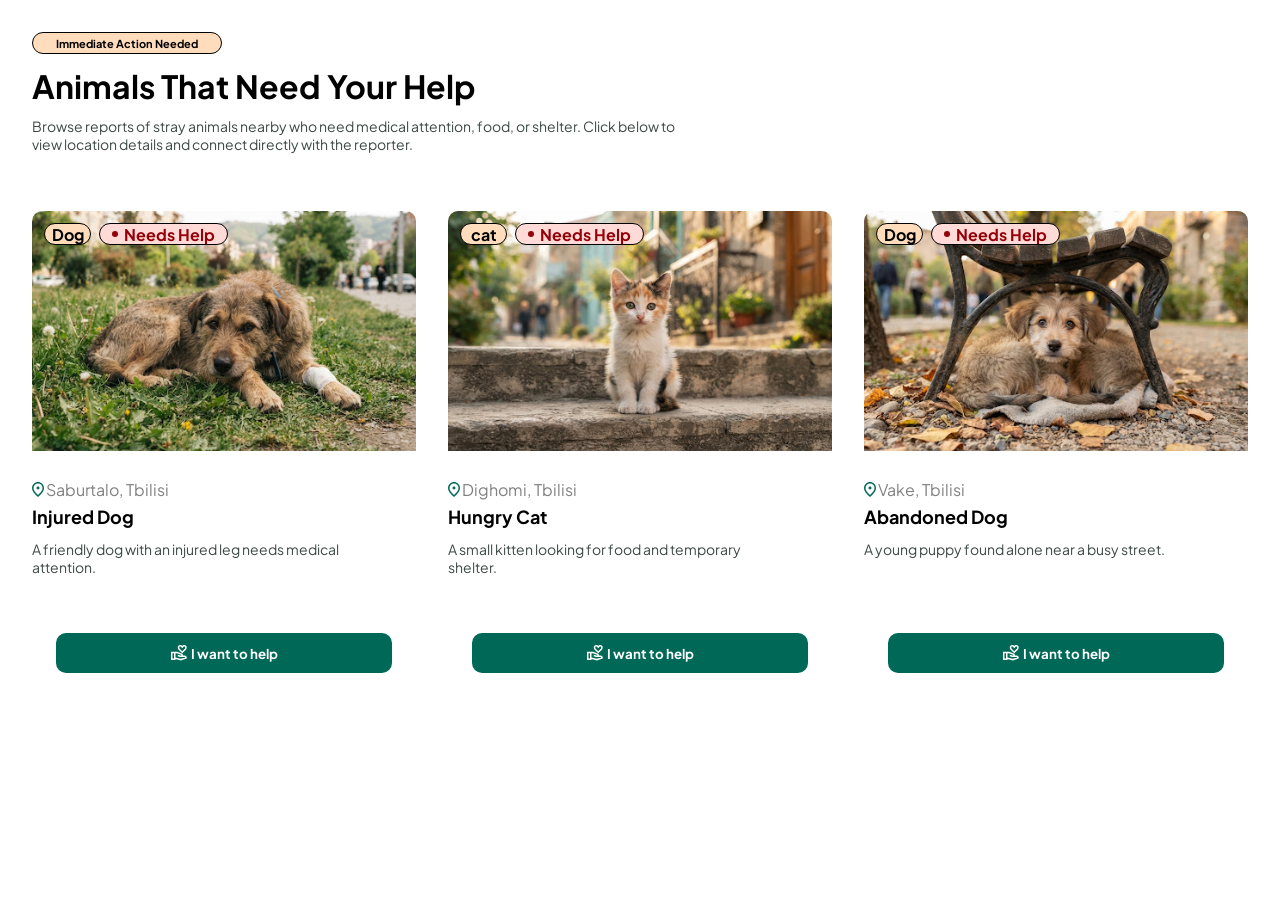
==== commit ecc91ebf: "yeah asdas" ====
--- a/index.html
+++ b/index.html
@@ -4,128 +4,145 @@
 <head>
     <meta charset="UTF-8">
     <meta name="viewport" content="width=device-width, initial-scale=1.0">
-    <title>PawRescue - Help Street Animals</title>
-    <link rel="preconnect" href="https://fonts.googleapis.com">
-    <link rel="preconnect" href="https://fonts.gstatic.com" crossorigin>
-    <link href="https://fonts.googleapis.com/css2?family=Inter:wght@400;500;600;700&family=Plus+Jakarta+Sans:wght@500;600;700;800&display=swap" rel="stylesheet">
-    <link rel="stylesheet" href="./style.css">
+    <title>Document</title>
+    <link rel="stylesheet" href="style.css">
 </head>
 
 <body>
-    <header class="navbar">
-        <div class="nav-container">
-            <a href="#" class="logo">
-                <img src="./Link (1).png" alt="PawRescue logo">
-            </a>
-
-            <nav class="navitems">
-                <a href="#" class="nav-link active">Home</a>
-                <a href="#" class="nav-link">Animals</a>
-            </nav>
+    <div class="immediate">
+        <div class="action">
+            <p>Immediate Action Needed</p>
         </div>
 
-        <div class="header-right">
-            <button class="report-btn">Report Animal</button>
-            <img src="./Background.svg" alt="Profile" class="profile-avatar">
+        <div class="animalshelp">
+            <h2>Animals That Need Your Help</h2>
+            <p>Browse reports of stray animals nearby who need medical attention, food, or shelter. Click below to
+                view location details and connect directly with the reporter.</p>
         </div>
-    </header>
 
-    <main>
-        <section class="hero">
-            <div class="hero-container">
-                <div class="hero-left">
-                    <div class="content">
-                        <h1 class="title">Help Street Animals <span class="title-highlight">Find a Better Life.</span></h1>
-                        <p class="description">Found an animal that needs help? Report it and connect with people who care. Every report connects compassionate neighbors, volunteers, and local clinics.</p>
+    </div>
+
+    <div class="cards">
+        <div class="card">
+            <div class="top">
+                <img src="./dogoti.svg" alt="dog">
+
+                <div class="align">
+
+
+                    <div class="animal">
+                        <p>Dog</p>
                     </div>
 
-                    <div class="btns">
-                        <button class="btn1"><img src="Icon.svg" alt="">Report an Animal</button>
-                        <button class="btn2"><img src="Container.svg" alt="">Explore Animals</button>
+
+                    <div class="needshelp">
+                        <div></div>
+                        <p>Needs Help</p>
                     </div>
 
-                    <div class="stats">
-                        <div class="stat-item">
-                            <span class="stat-number">142</span>
-                            <p class="desc">Animals Helped this month</p>
-                        </div>
-                        <div class="stat-item">
-                            <span class="response-time">18 min</span>
-                            <p class="desc">Average community response</p>
-                        </div>
-                        <div class="stat-item">
-                            <span class="location">Tbilisi</span>
-                            <p class="desc">Active neighborhood hub</p>
-                        </div>
-                    </div>
-                </div>
-
-                <div class="hero-image-wrapper">
-                    <img src="stray.jpg" alt="Stray animal needing rescue">
-                </div>
-            </div>
-        </section>
-
-        <section class="how-it-works">
-            <div class="hiw-header">
-                <div class="process">
-                    <span>simple process</span>
-                </div>
-                <h2>How It Works</h2>
-                <p class="subtitle">Three simple steps to save a life</p>
-            </div>
-
-            <div class="hiwc">
-                <div class="hcard">
-                    <div class="numb">1</div>
-                    <div class="hcardtext">
-                        <h3>Find an animal that needs help.</h3>
-                        <p>Spot a dog or cat on the street needing urgent treatment, temporary shelter, or food. Keep a safe distance and snap a quick photo.</p>
-                    </div>
-                </div>
-                <div class="hcard">
-                    <div class="numb">2</div>
-                    <div class="hcardtext">
-                        <h3>Report its location and condition.</h3>
-                        <p>Submit a fast 30-second report with the neighborhood spot and urgency tag so nearby rescuers receive immediate notifications.</p>
-                    </div>
-                </div>
-                <div class="hcard">
-                    <div class="numb">3</div>
-                    <div class="hcardtext">
-                        <h3>Connect with someone who can help.</h3>
-                        <p>Community members, drivers, and local foster volunteers step in directly through one-click contact details to resolve the rescue.</p>
-                    </div>
                 </div>
             </div>
 
-            <div class="rescue-banner">
-                <div class="resctext">
-                    <h2>Ready to make a difference right now?</h2>
-                    <p>Every rescued animal begins with one mindful neighbor. Report a stray or volunteer your assistance today.</p>
+            <div class="bottom">
+                <div class="location">
+                    <img src="./Container.svg" alt="location">
+                    <p>Saburtalo, Tbilisi</p>
                 </div>
-                <button><img src="./Container.svg" alt="">Report an Animal</button>
+
+                <div class="details">
+                    <p>Injured Dog</p>
+                </div>
+
+                <p class="description">A friendly dog with an injured leg needs medical
+                    attention.</p>
+
+                <div class="buttonwidth">
+                    <button class="wanttohelp"><img src="./Container (1).svg" alt="">I want to help</button>
+                </div>
             </div>
-        </section>
-    </main>
+        </div>
 
-    <footer class="footer">
-        <div class="footer-container">
-            <div class="footer-brand">
-                <h2>PawRescue</h2>
-                <p class="lastp">© 2024 PawRescue. Dedicated to community care & welfare</p>
+        <div class="card">
+            <div class="top">
+                <img src="./kitty.svg" alt="cat">
+
+                <div class="align">
+
+
+                    <div class="animal">
+                        <p>cat</p>
+                    </div>
+
+
+                    <div class="needshelp">
+                        <div></div>
+                        <p>Needs Help</p>
+                    </div>
+
+                </div>
             </div>
 
-            <nav class="footer-nav">
-                <ul>
-                    <li><a href="#" class="footer-link active">Home</a></li>
-                    <li><a href="#" class="footer-link">Animals</a></li>
-                    <li><a href="#" class="footer-link">Report an Animal</a></li>
-                    <li><a href="#" class="footer-link">Hackathon Project</a></li>
-                </ul>
-            </nav>
+            <div class="bottom">
+                <div class="location">
+                    <img src="./Container.svg" alt="location">
+                    <p>Dighomi, Tbilisi</p>
+                </div>
+
+                <div class="details">
+                    <p>Hungry Cat</p>
+                </div>
+
+                <p class="description">
+                    A small kitten looking for food and temporary
+                    shelter.</p>
+
+                <div class="buttonwidth">
+                    <button class="wanttohelp"><img src="./Container (1).svg" alt="">I want to help</button>
+                </div>
+            </div>
         </div>
-    </footer>
+
+        <div class="card">
+            <div class="top">
+                <img src="./seconddog.svg" alt="dog">
+
+                <div class="align">
+
+
+                    <div class="animal">
+                        <p>Dog</p>
+                    </div>
+
+
+                    <div class="needshelp">
+                        <div></div>
+                        <p>Needs Help</p>
+                    </div>
+
+                </div>
+            </div>
+
+            <div class="bottom">
+                <div class="location">
+                    <img src="./Container.svg" alt="location">
+                    <p>Vake, Tbilisi</p>
+                </div>
+
+                <div class="details">
+                    <p>Abandoned Dog</p>
+                </div>
+
+                <p class="description">
+                    A young puppy found alone near a busy street.</p>
+
+                <div class="buttonwidth">
+                    <button class="wanttohelp"><img src="./Container (1).svg" alt="">I want to help</button>
+                </div>
+            </div>
+        </div>
+    </div>
+
+
 </body>
 
 </html>
--- a/style.css
+++ b/style.css
@@ -1,364 +1,179 @@
+@import url('https://fonts.googleapis.com/css2?family=Averia+Libre:ital,wght@0,300;0,400;0,700;1,300;1,400;1,700&family=Crimson+Text:ital,wght@0,400;0,600;0,700;1,400;1,600;1,700&family=DM+Mono:ital,wght@0,300;0,400;0,500;1,300;1,400;1,500&family=DM+Sans:ital,opsz,wght@0,9..40,100..1000;1,9..40,100..1000&family=Edu+AU+VIC+WA+NT+Guides:wght@400..700&family=IM+Fell+English+SC&family=Inter:ital,opsz,wght@0,14..32,100..900;1,14..32,100..900&family=Montserrat:ital,wght@0,100..900;1,100..900&family=Noto+Rashi+Hebrew:wght@100..900&family=Noto+Sans+Georgian:wght@100..900&family=Noto+Serif+Georgian:wght@100..900&family=Plus+Jakarta+Sans:ital,wght@0,200..800;1,200..800&family=Poppins:ital,wght@0,100;0,200;0,300;0,400;0,500;0,600;0,700;0,800;0,900;1,100;1,200;1,300;1,400;1,500;1,600;1,700;1,800;1,900&family=Roboto+Mono:ital,wght@0,100..700;1,100..700&family=Work+Sans:ital,wght@0,100..900;1,100..900&display=swap');
+
 * {
+    margin: 0;
     padding: 0;
-    margin: 0;
     box-sizing: border-box;
 }
 
 body {
-    font-family: 'Inter', sans-serif;
-    color: #3D4945;
-    background-color: #FFFFFF;
+    padding: 32px;
+    font-family: 'Plus Jakarta Sans', sans-serif;
 }
 
-/* Header & Nav */
-.navbar {
+.action{
     display: flex;
     align-items: center;
-    justify-content: space-between;
-    padding: 16px 32px;
-    max-width: 1280px;
-    margin: 0 auto;
+    justify-content: center;
+    width: 190px;
+    height: 22px;
+    background-color: #FFDCBC;
+    border-radius: 15px;
+    padding: 4px 12px;
+    border: 1px solid black;
+    font-family: 'Plus Jakarta Sans', sans-serif;
+
+    p {
+        font-weight: bold;
+        font-size: 11px;
+    }
 }
 
-.nav-container {
+
+.animalshelp {
+    display: flex;
+    flex-direction: column;
+}
+
+.animalshelp h2{
+    font-weight: bold;
+    width: 672px;
+    height: 40px;
+    line-height: 40px;
+    font-family: 'Plus Jakarta Sans', sans-serif;
+    font-size: 32px;
+    margin-top: 12px;
+}
+
+.animalshelp p{
+    width: 672px;
+    height: 46px;
+    margin-top: 11px;
+    color: #3D4945;
+    font-size: 14px;
+}
+
+.cards{
+    margin-top: 48px;
+    display: flex;
+    flex-wrap: wrap;
+    align-items: center;
+    justify-content: space-between;
+    gap: 24px;
+}
+
+.card {
+    display: flex;
+    flex-direction: column;
+    height: 462px;
+    width: 384px;
+}
+
+.animal {
+     display: flex;
+    align-items: center;
+    justify-content: center;
+    width: 47px;
+    height: 22px;
+    background-color: #FFDCBC;
+    border-radius: 15px;
+    padding: 4px 12px;
+    border: 1px solid black;
+    font-family: 'Plus Jakarta Sans', sans-serif;
+    font-weight: bold;
+}
+
+.needshelp {
     display: flex;
     align-items: center;
-    gap: 48px;
+    justify-content: center;
+    width: max-content;
+    height: 22px;
+    background-color: #FFDAD6;
+    color: #93000A;
+    gap: 6px;
+    border-radius: 15px;
+    padding: 4px 12px;
+    border: 1px solid black;
+    font-family: 'Plus Jakarta Sans', sans-serif;
+    font-weight: bold;
 }
 
-.navitems {
+.align {
     display: flex;
     align-items: center;
-    gap: 25px;
+    gap: 8px;
+    position: absolute;
+    top: 12px;
+    left: 12px;
+    z-index: 1;
 }
 
-.nav-link {
-    text-decoration: none;
-    font-size: 14px;
-    font-weight: 600;
-    font-family: 'Plus Jakarta Sans', sans-serif;
-    color: #3d4945;
+.needshelp > div {
+    width: 6px;
+    height: 6px;
+    flex-shrink: 0;
+    background-color: currentColor;
+    border-radius: 50%;
 }
 
-.nav-link.active {
-    color: #006856;
-    font-weight: 700;
+.top img {
+    height: 240px;
+    border-radius: 10px 10px 0 0;
 }
 
-.header-right {
-    display: flex;
-    align-items: center;
-    gap: 16px;
+.top {
+    position: relative;
 }
 
-.report-btn {
+.bottom {
+    display: flex;
+    flex: 1;
+    flex-direction: column;
+}
+
+.details{
+    font-weight: bold;
+    font-size: 18px;
+    margin-top: 5px;
+}
+
+.location {
+    align-items:center;
+    display: flex;
+    gap: 2px;
+    color: gray;
+    margin-top: 24px;
+}
+
+.description {
+    width: 318px;
+    margin-top: 12px;
+    color: #3D4945;
+    font-size: 14px;
+}
+
+.wanttohelp {
+    display: flex;
+    justify-content: center;
+    align-items: center;
+    gap: 4px;
+    width: 336px;
     height: 40px;
     border: none;
-    border-radius: 9999px;
-    padding: 0 24px;
     background-color: #006856;
-    color: #ffffff;
-    font-size: 13px;
-    font-weight: 600;
+    border-radius: 10px;
+    color: #FFFFFF;
     font-family: 'Plus Jakarta Sans', sans-serif;
+    font-weight: bold;
+    margin-top: 12px;
     cursor: pointer;
 }
 
-.profile-avatar {
-    width: 32px;
-    height: 32px;
-    border-radius: 50%;
-}
-
-/* Hero Section */
-.hero {
-    max-width: 1280px;
-    margin: 0 auto;
-    padding: 40px 32px 80px;
-}
-
-.hero-container {
+.buttonwidth{
     display: flex;
-    justify-content: space-between;
-    align-items: flex-start;
-    gap: 48px;
-}
-
-.hero-left {
-    flex: 1;
-    max-width: 600px;
-}
-
-.title {
-    font-size: 40px;
-    font-weight: 800;
-    font-family: "Plus Jakarta Sans", sans-serif;
-    color: #121C2A;
-    line-height: 1.2;
-}
-
-.title-highlight {
-    display: block;
-    color: #006856;
-}
-
-.description {
-    font-size: 16px;
-    line-height: 1.6;
-    color: #3D4945;
-    margin-top: 24px;
-}
-
-.btns {
-    display: flex;
-    gap: 12px;
-    margin-top: 32px;
-}
-
-.btn1, .btn2 {
-    display: inline-flex;
-    align-items: center;
-    gap: 8px;
-    padding: 14px 24px;
-    border: none;
-    font-family: "Plus Jakarta Sans", sans-serif;
-    font-size: 15px;
-    font-weight: 600;
-    cursor: pointer;
-    border-radius: 12px;
-}
-
-.btn1 {
-    background-color: #006856;
-    color: #ffffff;
-}
-
-.btn2 {
-    background-color: #EFF4FF;
-    color: #121C2A;
-}
-
-.btn1 img, .btn2 img {
-    width: 18px;
-    height: 18px;
-}
-
-.stats {
-    display: flex;
-    gap: 40px;
-    margin-top: 64px;
-}
-
-.stat-number, .response-time, .location {
-    font-size: 32px;
-    font-weight: 700;
-    font-family: "Plus Jakarta Sans", sans-serif;
-}
-
-.stat-number { color: #121C2A; }
-.response-time { color: #006856; }
-.location { color: #87520B; }
-
-.desc {
-    font-size: 14px;
-    color: #3D4945;
-    margin-top: 4px;
-}
-
-.hero-image-wrapper {
-    flex: 1;
-    max-width: 480px;
-    height: 480px;
-}
-
-.hero-image-wrapper img {
-    width: 100%;
-    height: 100%;
-    object-fit: cover;
-    border-radius: 16px;
-}
-
-/* How It Works Section */
-.how-it-works {
-    background-color: #F8F9FF;
-    padding: 80px 32px;
-    display: flex;
-    flex-direction: column;
-    align-items: center;
-}
-
-.hiw-header {
-    display: flex;
-    flex-direction: column;
-    align-items: center;
-    text-align: center;
-}
-
-.process {
-    background-color: #E6EEFF;
-    padding: 4px 16px;
-    border-radius: 50px;
-    font-family: 'Plus Jakarta Sans', sans-serif;
-    font-size: 12px;
-    color: #006856;
-    font-weight: 700;
-    letter-spacing: 0.44px;
-}
-
-.hiw-header h2 {
-    font-family: 'Plus Jakarta Sans', sans-serif;
-    font-size: 32px;
-    color: #121C2A;
-    font-weight: 700;
-    margin-top: 12px;
-}
-
-.hiw-header .subtitle {
-    font-size: 14px;
-    color: #121C2A;
-    margin-top: 8px;
-}
-
-.hiwc {
-    display: flex;
-    justify-content: center;
-    gap: 24px;
-    margin-top: 48px;
-    width: 100%;
-    max-width: 1216px;
-    flex-wrap: wrap;
-}
-
-.hcard {
-    background-color: #ffffff;
-    flex: 1;
-    min-width: 300px;
-    max-width: 384px;
-    border-radius: 16px;
-    box-shadow: 0px 1px 2px 0px rgba(0, 0, 0, 0.05);
-    padding: 32px;
-}
-
-.numb {
-    width: 48px;
-    height: 48px;
-    border-radius: 12px;
-    background-color: #006856;
-    box-shadow: 0px 4px 6px -1px rgba(0, 0, 0, 0.1);
-    color: #FFFFFF;
-    font-family: 'Plus Jakarta Sans', sans-serif;
-    font-size: 18px;
-    font-weight: 700;
-    display: flex;
-    justify-content: center;
-    align-items: center;
-}
-
-.hcardtext h3 {
-    font-family: 'Plus Jakarta Sans', sans-serif;
-    color: #121C2A;
-    font-weight: 600;
-    font-size: 18px;
-    margin-top: 24px;
-    line-height: 1.4;
-}
-
-.hcardtext p {
-    color: #3D4945;
-    font-size: 14px;
-    line-height: 1.5;
-    margin-top: 12px;
-}
-
-/* Banner */
-.rescue-banner {
-    background: linear-gradient(to right, #006856, #00846D, #006856);
-    width: 100%;
-    max-width: 1216px;
-    margin-top: 64px;
-    border-radius: 24px;
-    padding: 40px;
-    display: flex;
-    justify-content: space-between;
-    align-items: center;
-    gap: 24px;
-}
-
-.resctext {
-    max-width: 600px;
-}
-
-.resctext h2 {
-    font-family: 'Plus Jakarta Sans', sans-serif;
-    font-size: 24px;
-    font-weight: 700;
-    color: #FFFFFF;
-}
-
-.resctext p {
-    font-size: 14px;
-    color: #F4FFF9;
-    margin-top: 6px;
-    line-height: 1.5;
-}
-
-.rescue-banner button {
-    padding: 0 24px;
-    gap: 8px;
-    height: 48px;
-    background-color: #FFFFFF;
-    border: none;
-    border-radius: 12px;
-    cursor: pointer;
-    font-family: 'Plus Jakarta Sans', sans-serif;
-    font-size: 14px;
-    font-weight: 600;
-    color: #006856;
-    display: inline-flex;
+    width: 384px;
     align-items: center;
     justify-content: center;
-    white-space: nowrap;
+    margin-top: auto;
 }
-
-/* Footer */
-.footer {
-    padding: 32px;
-    background-color: #FFFFFF;
-}
-
-.footer-container {
-    max-width: 1280px;
-    margin: 0 auto;
-    display: flex;
-    justify-content: space-between;
-    align-items: center;
-}
-
-.footer-brand h2 {
-    font-family: 'Plus Jakarta Sans', sans-serif;
-    color: #121c2a;
-    font-size: 18px;
-}
-
-.lastp {
-    font-size: 14px;
-    color: #3d4945;
-    margin-top: 4px;
-}
-
-.footer-nav ul {
-    display: flex;
-    gap: 24px;
-    list-style: none;
-}
-
-.footer-link {
-    text-decoration: none;
-    font-size: 14px;
-    font-weight: 600;
-    color: #3d4945;
-}
-
-.footer-link.active {
-    color: #006856;
-}
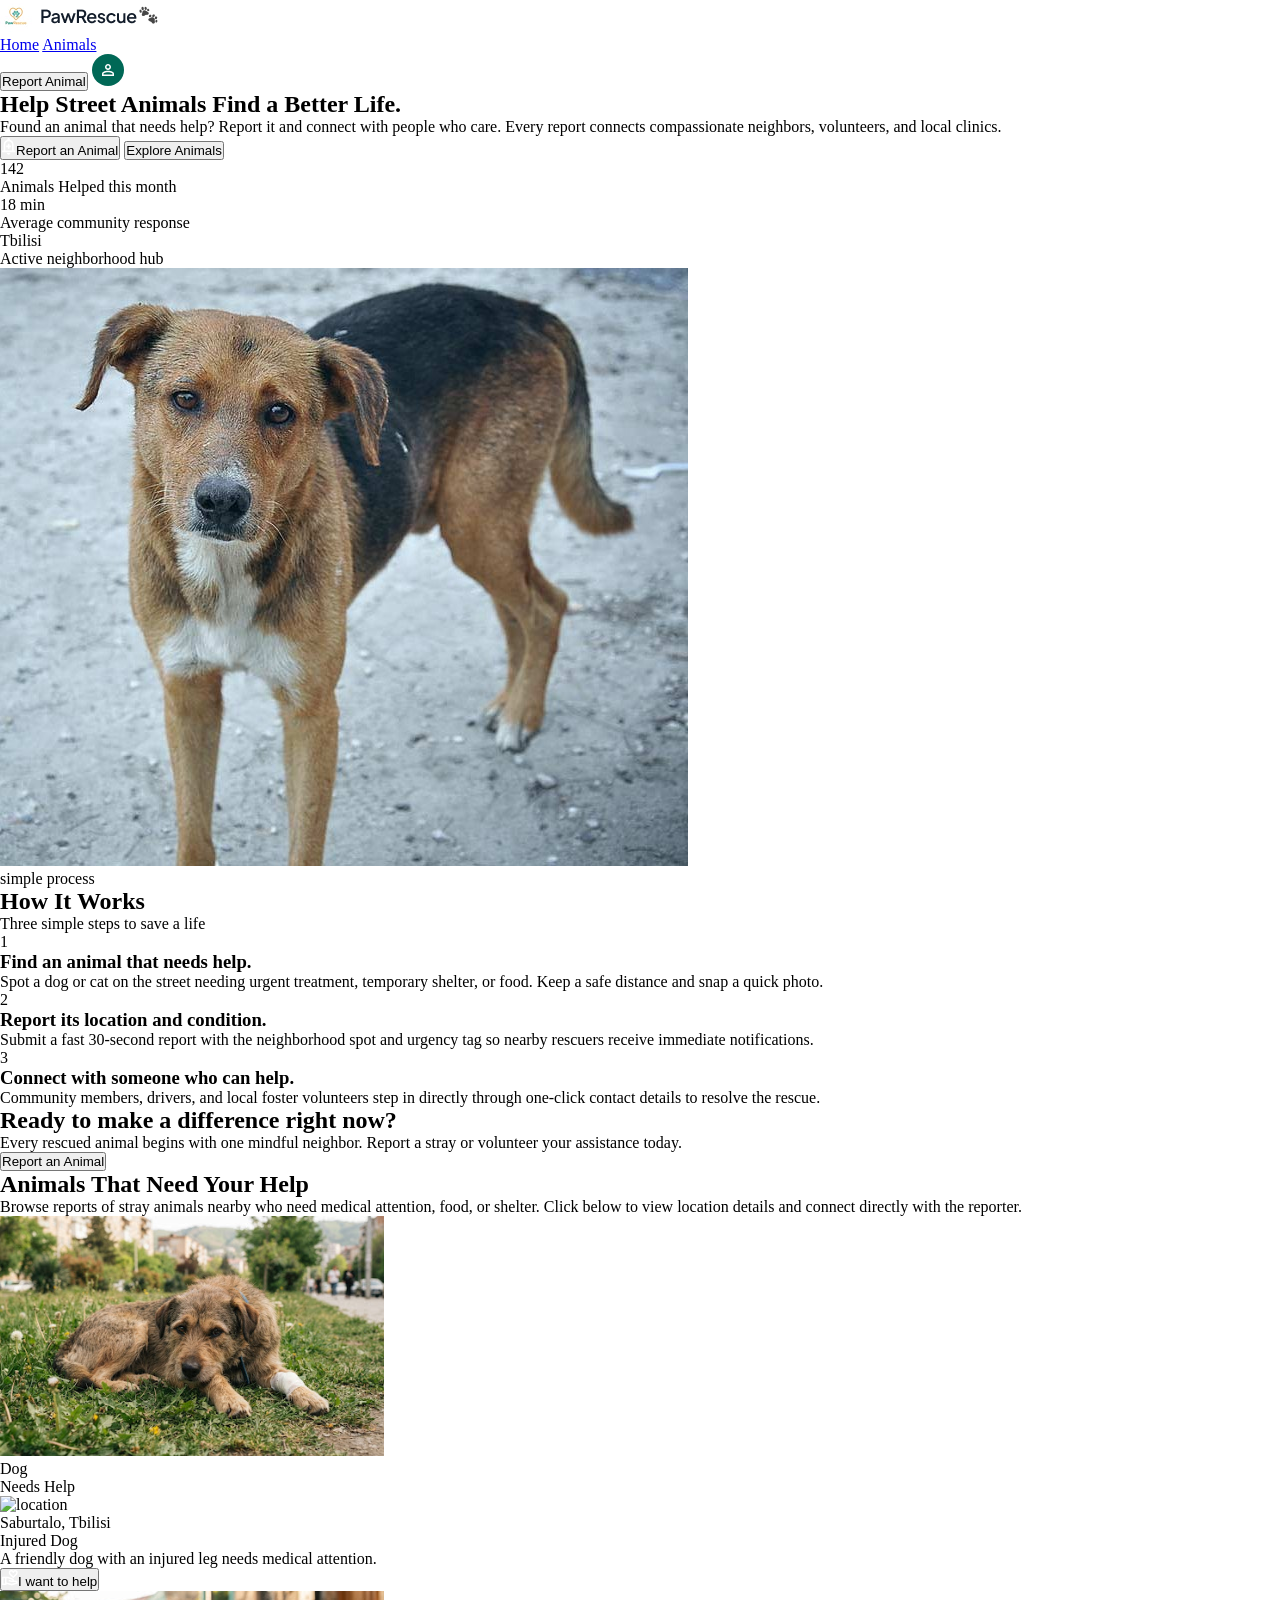
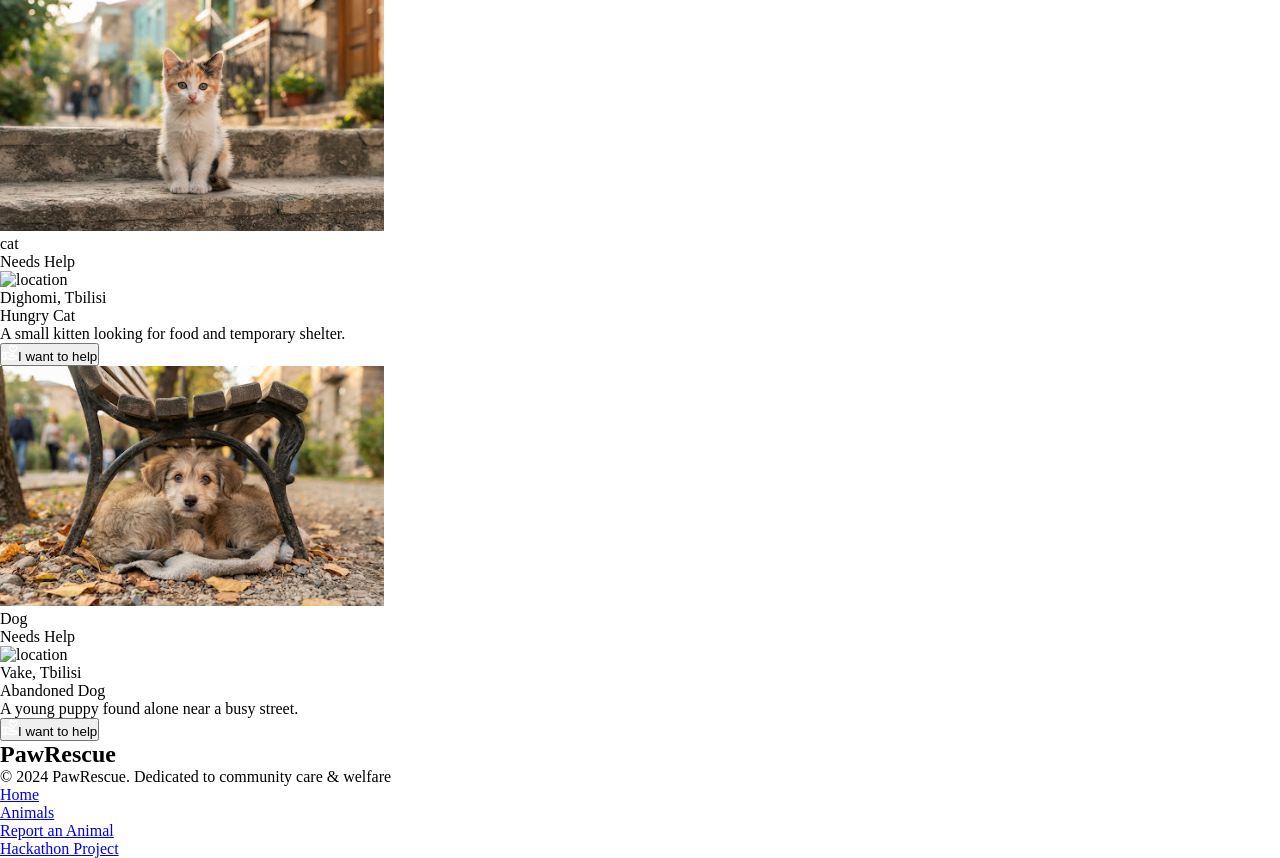
==== commit 5960ad34: "Merge branch 'main' of https://github.com/alexapkhazava22-bit/PawRescue" ====
--- a/index.html
+++ b/index.html
@@ -4,145 +4,234 @@
 <head>
     <meta charset="UTF-8">
     <meta name="viewport" content="width=device-width, initial-scale=1.0">
-    <title>Document</title>
-    <link rel="stylesheet" href="style.css">
+    <title>PawRescue - Help Street Animals</title>
+    <link rel="preconnect" href="https://fonts.googleapis.com">
+    <link rel="preconnect" href="https://fonts.gstatic.com" crossorigin>
+    <link href="https://fonts.googleapis.com/css2?family=Inter:wght@400;500;600;700&family=Plus+Jakarta+Sans:wght@500;600;700;800&display=swap" rel="stylesheet">
+    <link rel="stylesheet" href="./style.css">
 </head>
 
 <body>
-    <div class="immediate">
-        <div class="action">
-            <p>Immediate Action Needed</p>
+    <header class="navbar">
+        <div class="nav-container">
+            <a href="#" class="logo">
+                <img src="./Link (1).png" alt="PawRescue logo">
+            </a>
+
+            <nav class="navitems">
+                <a href="#" class="nav-link active">Home</a>
+                <a href="#" class="nav-link">Animals</a>
+            </nav>
         </div>
 
-        <div class="animalshelp">
+        <div class="header-right">
+            <button class="report-btn">Report Animal</button>
+            <img src="./Background.svg" alt="Profile" class="profile-avatar">
+        </div>
+    </header>
+
+    <main>
+        <section class="hero">
+            <div class="hero-container">
+                <div class="hero-left">
+                    <div class="content">
+                        <h1 class="title">Help Street Animals <span class="title-highlight">Find a Better Life.</span></h1>
+                        <p class="description">Found an animal that needs help? Report it and connect with people who care. Every report connects compassionate neighbors, volunteers, and local clinics.</p>
+                    </div>
+
+                    <div class="btns">
+                        <button class="btn1"><img src="Icon.svg" alt="">Report an Animal</button>
+                        <button class="btn2"><img src="Container.svg" alt="">Explore Animals</button>
+                    </div>
+
+                    <div class="stats">
+                        <div class="stat-item">
+                            <span class="stat-number">142</span>
+                            <p class="desc">Animals Helped this month</p>
+                        </div>
+                        <div class="stat-item">
+                            <span class="response-time">18 min</span>
+                            <p class="desc">Average community response</p>
+                        </div>
+                        <div class="stat-item">
+                            <span class="location">Tbilisi</span>
+                            <p class="desc">Active neighborhood hub</p>
+                        </div>
+                    </div>
+                </div>
+
+                <div class="hero-image-wrapper">
+                    <img src="stray.jpg" alt="Stray animal needing rescue">
+                </div>
+            </div>
+        </section>
+
+        <section class="how-it-works">
+            <div class="hiw-header">
+                <div class="process">
+                    <span>simple process</span>
+                </div>
+                <h2>How It Works</h2>
+                <p class="subtitle">Three simple steps to save a life</p>
+            </div>
+
+            <div class="hiwc">
+                <div class="hcard">
+                    <div class="numb">1</div>
+                    <div class="hcardtext">
+                        <h3>Find an animal that needs help.</h3>
+                        <p>Spot a dog or cat on the street needing urgent treatment, temporary shelter, or food. Keep a safe distance and snap a quick photo.</p>
+                    </div>
+                </div>
+                <div class="hcard">
+                    <div class="numb">2</div>
+                    <div class="hcardtext">
+                        <h3>Report its location and condition.</h3>
+                        <p>Submit a fast 30-second report with the neighborhood spot and urgency tag so nearby rescuers receive immediate notifications.</p>
+                    </div>
+                </div>
+                <div class="hcard">
+                    <div class="numb">3</div>
+                    <div class="hcardtext">
+                        <h3>Connect with someone who can help.</h3>
+                        <p>Community members, drivers, and local foster volunteers step in directly through one-click contact details to resolve the rescue.</p>
+                    </div>
+                </div>
+            </div>
+
+            <div class="rescue-banner">
+                <div class="resctext">
+                    <h2>Ready to make a difference right now?</h2>
+                    <p>Every rescued animal begins with one mindful neighbor. Report a stray or volunteer your assistance today.</p>
+                </div>
+                <button><img src="./Container.svg" alt="">Report an Animal</button>
+            </div>
+        </section>
+
+        <section class="animalshelp">
             <h2>Animals That Need Your Help</h2>
-            <p>Browse reports of stray animals nearby who need medical attention, food, or shelter. Click below to
-                view location details and connect directly with the reporter.</p>
+            <p>Browse reports of stray animals nearby who need medical attention, food, or shelter. Click below to view location details and connect directly with the reporter.</p>
+
+            <div class="cards">
+                <div class="card">
+                    <div class="top">
+                        <img src="./dogoti.svg" alt="dog">
+                        <div class="align">
+                            <div class="animal">
+                                <p>Dog</p>
+                            </div>
+                            <div class="needshelp">
+                                <div></div>
+                                <p>Needs Help</p>
+                            </div>
+                        </div>
+                    </div>
+
+                    <div class="bottom">
+                        <div class="location">
+                            <img src="./Container.svg" alt="location">
+                            <p>Saburtalo, Tbilisi</p>
+                        </div>
+
+                        <div class="details">
+                            <p>Injured Dog</p>
+                        </div>
+
+                        <p class="description">A friendly dog with an injured leg needs medical attention.</p>
+
+                        <div class="buttonwidth">
+                            <button class="wanttohelp"><img src="./Container (1).svg" alt="">I want to help</button>
+                        </div>
+                    </div>
+                </div>
+
+                <div class="card">
+                    <div class="top">
+                        <img src="./kitty.svg" alt="cat">
+                        <div class="align">
+                            <div class="animal">
+                                <p>cat</p>
+                            </div>
+                            <div class="needshelp">
+                                <div></div>
+                                <p>Needs Help</p>
+                            </div>
+                        </div>
+                    </div>
+
+                    <div class="bottom">
+                        <div class="location">
+                            <img src="./Container.svg" alt="location">
+                            <p>Dighomi, Tbilisi</p>
+                        </div>
+
+                        <div class="details">
+                            <p>Hungry Cat</p>
+                        </div>
+
+                        <p class="description">A small kitten looking for food and temporary shelter.</p>
+
+                        <div class="buttonwidth">
+                            <button class="wanttohelp"><img src="./Container (1).svg" alt="">I want to help</button>
+                        </div>
+                    </div>
+                </div>
+
+                <div class="card">
+                    <div class="top">
+                        <img src="./seconddog.svg" alt="dog">
+                        <div class="align">
+                            <div class="animal">
+                                <p>Dog</p>
+                            </div>
+                            <div class="needshelp">
+                                <div></div>
+                                <p>Needs Help</p>
+                            </div>
+                        </div>
+                    </div>
+
+                    <div class="bottom">
+                        <div class="location">
+                            <img src="./Container.svg" alt="location">
+                            <p>Vake, Tbilisi</p>
+                        </div>
+
+                        <div class="details">
+                            <p>Abandoned Dog</p>
+                        </div>
+
+                        <p class="description">A young puppy found alone near a busy street.</p>
+
+                        <div class="buttonwidth">
+                            <button class="wanttohelp"><img src="./Container (1).svg" alt="">I want to help</button>
+                        </div>
+                    </div>
+                </div>
+            </div>
+        </section>
+    </main>
+
+    <footer class="footer">
+        <div class="footer-container">
+            <div class="footer-brand">
+                <h2>PawRescue</h2>
+                <p class="lastp">© 2024 PawRescue. Dedicated to community care & welfare</p>
+            </div>
+
+            <nav class="footer-nav">
+                <ul>
+                    <li><a href="#" class="footer-link active">Home</a></li>
+                    <li><a href="#" class="footer-link">Animals</a></li>
+                    <li><a href="#" class="footer-link">Report an Animal</a></li>
+                    <li><a href="#" class="footer-link">Hackathon Project</a></li>
+                </ul>
+            </nav>
         </div>
-
-    </div>
-
-    <div class="cards">
-        <div class="card">
-            <div class="top">
-                <img src="./dogoti.svg" alt="dog">
-
-                <div class="align">
-
-
-                    <div class="animal">
-                        <p>Dog</p>
-                    </div>
-
-
-                    <div class="needshelp">
-                        <div></div>
-                        <p>Needs Help</p>
-                    </div>
-
-                </div>
-            </div>
-
-            <div class="bottom">
-                <div class="location">
-                    <img src="./Container.svg" alt="location">
-                    <p>Saburtalo, Tbilisi</p>
-                </div>
-
-                <div class="details">
-                    <p>Injured Dog</p>
-                </div>
-
-                <p class="description">A friendly dog with an injured leg needs medical
-                    attention.</p>
-
-                <div class="buttonwidth">
-                    <button class="wanttohelp"><img src="./Container (1).svg" alt="">I want to help</button>
-                </div>
-            </div>
-        </div>
-
-        <div class="card">
-            <div class="top">
-                <img src="./kitty.svg" alt="cat">
-
-                <div class="align">
-
-
-                    <div class="animal">
-                        <p>cat</p>
-                    </div>
-
-
-                    <div class="needshelp">
-                        <div></div>
-                        <p>Needs Help</p>
-                    </div>
-
-                </div>
-            </div>
-
-            <div class="bottom">
-                <div class="location">
-                    <img src="./Container.svg" alt="location">
-                    <p>Dighomi, Tbilisi</p>
-                </div>
-
-                <div class="details">
-                    <p>Hungry Cat</p>
-                </div>
-
-                <p class="description">
-                    A small kitten looking for food and temporary
-                    shelter.</p>
-
-                <div class="buttonwidth">
-                    <button class="wanttohelp"><img src="./Container (1).svg" alt="">I want to help</button>
-                </div>
-            </div>
-        </div>
-
-        <div class="card">
-            <div class="top">
-                <img src="./seconddog.svg" alt="dog">
-
-                <div class="align">
-
-
-                    <div class="animal">
-                        <p>Dog</p>
-                    </div>
-
-
-                    <div class="needshelp">
-                        <div></div>
-                        <p>Needs Help</p>
-                    </div>
-
-                </div>
-            </div>
-
-            <div class="bottom">
-                <div class="location">
-                    <img src="./Container.svg" alt="location">
-                    <p>Vake, Tbilisi</p>
-                </div>
-
-                <div class="details">
-                    <p>Abandoned Dog</p>
-                </div>
-
-                <p class="description">
-                    A young puppy found alone near a busy street.</p>
-
-                <div class="buttonwidth">
-                    <button class="wanttohelp"><img src="./Container (1).svg" alt="">I want to help</button>
-                </div>
-            </div>
-        </div>
-    </div>
-
-
+    </footer>
 </body>
 
+</html>
+</body>
+
 </html>
--- a/style.css
+++ b/style.css
@@ -1,17 +1,372 @@
-@import url('https://fonts.googleapis.com/css2?family=Averia+Libre:ital,wght@0,300;0,400;0,700;1,300;1,400;1,700&family=Crimson+Text:ital,wght@0,400;0,600;0,700;1,400;1,600;1,700&family=DM+Mono:ital,wght@0,300;0,400;0,500;1,300;1,400;1,500&family=DM+Sans:ital,opsz,wght@0,9..40,100..1000;1,9..40,100..1000&family=Edu+AU+VIC+WA+NT+Guides:wght@400..700&family=IM+Fell+English+SC&family=Inter:ital,opsz,wght@0,14..32,100..900;1,14..32,100..900&family=Montserrat:ital,wght@0,100..900;1,100..900&family=Noto+Rashi+Hebrew:wght@100..900&family=Noto+Sans+Georgian:wght@100..900&family=Noto+Serif+Georgian:wght@100..900&family=Plus+Jakarta+Sans:ital,wght@0,200..800;1,200..800&family=Poppins:ital,wght@0,100;0,200;0,300;0,400;0,500;0,600;0,700;0,800;0,900;1,100;1,200;1,300;1,400;1,500;1,600;1,700;1,800;1,900&family=Roboto+Mono:ital,wght@0,100..700;1,100..700&family=Work+Sans:ital,wght@0,100..900;1,100..900&display=swap');
-
 * {
+    padding: 0;
     margin: 0;
-    padding: 0;
     box-sizing: border-box;
 }
+    box-sizing: border-box;
+}
 
 body {
+body {
+    font-family: 'Inter', sans-serif;
+    color: #3D4945;
+    background-color: #FFFFFF;
+}
+
+/* Header & Nav */
+.navbar {
+    display: flex;
+    align-items: center;
+    justify-content: space-between;
+    padding: 16px 32px;
+    max-width: 1280px;
+    margin: 0 auto;
+}
+
+.nav-container {
+    display: flex;
+    align-items: center;
+    gap: 48px;
+}
+
+.navitems {
+    display: flex;
+    align-items: center;
+    gap: 25px;
+}
+
+.nav-link {
+    text-decoration: none;
+    font-size: 14px;
+    font-weight: 600;
+    font-family: 'Plus Jakarta Sans', sans-serif;
+    color: #3d4945;
+}
+
+.nav-link.active {
+    color: #006856;
+    font-weight: 700;
+}
+
+.header-right {
+    display: flex;
+    align-items: center;
+    gap: 16px;
+}
+
+.report-btn {
+    height: 40px;
+    border: none;
+    border-radius: 9999px;
+    padding: 0 24px;
+    background-color: #006856;
+    color: #ffffff;
+    font-size: 13px;
+    font-weight: 600;
+    font-family: 'Plus Jakarta Sans', sans-serif;
+    cursor: pointer;
+}
+
+.profile-avatar {
+    width: 32px;
+    height: 32px;
+    border-radius: 50%;
+}
+
+/* Hero Section */
+.hero {
+    max-width: 1280px;
+    margin: 0 auto;
+    padding: 40px 32px 80px;
+}
+
+.hero-container {
+    display: flex;
+    justify-content: space-between;
+    align-items: flex-start;
+    gap: 48px;
+}
+
+.hero-left {
+    flex: 1;
+    max-width: 600px;
+}
+
+.title {
+    font-size: 40px;
+    font-weight: 800;
+    font-family: "Plus Jakarta Sans", sans-serif;
+    color: #121C2A;
+    line-height: 1.2;
+}
+
+.title-highlight {
+    display: block;
+    color: #006856;
+}
+
+.description {
+    font-size: 16px;
+    line-height: 1.6;
+    color: #3D4945;
+    margin-top: 24px;
+}
+
+.btns {
+    display: flex;
+    gap: 12px;
+    margin-top: 32px;
+}
+
+.btn1, .btn2 {
+    display: inline-flex;
+    align-items: center;
+    gap: 8px;
+    padding: 14px 24px;
+    border: none;
+    font-family: "Plus Jakarta Sans", sans-serif;
+    font-size: 15px;
+    font-weight: 600;
+    cursor: pointer;
+    border-radius: 12px;
+}
+
+.btn1 {
+    background-color: #006856;
+    color: #ffffff;
+}
+
+.btn2 {
+    background-color: #EFF4FF;
+    color: #121C2A;
+}
+
+.btn1 img, .btn2 img {
+    width: 18px;
+    height: 18px;
+}
+
+.stats {
+    display: flex;
+    gap: 40px;
+    margin-top: 64px;
+}
+
+.stat-number, .response-time, .location {
+    font-size: 32px;
+    font-weight: 700;
+    font-family: "Plus Jakarta Sans", sans-serif;
+}
+
+.stat-number { color: #121C2A; }
+.response-time { color: #006856; }
+.location { color: #87520B; }
+
+.desc {
+    font-size: 14px;
+    color: #3D4945;
+    margin-top: 4px;
+}
+
+.hero-image-wrapper {
+    flex: 1;
+    max-width: 480px;
+    height: 480px;
+}
+
+.hero-image-wrapper img {
+    width: 100%;
+    height: 100%;
+    object-fit: cover;
+    border-radius: 16px;
+}
+
+/* How It Works Section */
+.how-it-works {
+    background-color: #F8F9FF;
+    padding: 80px 32px;
+    display: flex;
+    flex-direction: column;
+    align-items: center;
+}
+
+.hiw-header {
+    display: flex;
+    flex-direction: column;
+    align-items: center;
+    text-align: center;
+}
+
+.process {
+    background-color: #E6EEFF;
+    padding: 4px 16px;
+    border-radius: 50px;
+    font-family: 'Plus Jakarta Sans', sans-serif;
+    font-size: 12px;
+    color: #006856;
+    font-weight: 700;
+    letter-spacing: 0.44px;
+}
+
+.hiw-header h2 {
+    font-family: 'Plus Jakarta Sans', sans-serif;
+    font-size: 32px;
+    color: #121C2A;
+    font-weight: 700;
+    margin-top: 12px;
+}
+
+.hiw-header .subtitle {
+    font-size: 14px;
+    color: #121C2A;
+    margin-top: 8px;
+}
+
+.hiwc {
+    display: flex;
+    justify-content: center;
+    gap: 24px;
+    margin-top: 48px;
+    width: 100%;
+    max-width: 1216px;
+    flex-wrap: wrap;
+}
+
+.hcard {
+    background-color: #ffffff;
+    flex: 1;
+    min-width: 300px;
+    max-width: 384px;
+    border-radius: 16px;
+    box-shadow: 0px 1px 2px 0px rgba(0, 0, 0, 0.05);
     padding: 32px;
-    font-family: 'Plus Jakarta Sans', sans-serif;
-}
-
-.action{
+}
+
+.numb {
+    width: 48px;
+    height: 48px;
+    border-radius: 12px;
+    background-color: #006856;
+    box-shadow: 0px 4px 6px -1px rgba(0, 0, 0, 0.1);
+    color: #FFFFFF;
+    font-family: 'Plus Jakarta Sans', sans-serif;
+    font-size: 18px;
+    font-weight: 700;
+    display: flex;
+    justify-content: center;
+    align-items: center;
+}
+
+.hcardtext h3 {
+    font-family: 'Plus Jakarta Sans', sans-serif;
+    color: #121C2A;
+    font-weight: 600;
+    font-size: 18px;
+    margin-top: 24px;
+    line-height: 1.4;
+}
+
+.hcardtext p {
+    color: #3D4945;
+    font-size: 14px;
+    line-height: 1.5;
+    margin-top: 12px;
+}
+
+/* Banner */
+.rescue-banner {
+    background: linear-gradient(to right, #006856, #00846D, #006856);
+    width: 100%;
+    max-width: 1216px;
+    margin-top: 64px;
+    border-radius: 24px;
+    padding: 40px;
+    display: flex;
+    justify-content: space-between;
+    align-items: center;
+    gap: 24px;
+}
+
+.resctext {
+    max-width: 600px;
+}
+
+.resctext h2 {
+    font-family: 'Plus Jakarta Sans', sans-serif;
+    font-size: 24px;
+    font-weight: 700;
+    color: #FFFFFF;
+}
+
+.resctext p {
+    font-size: 14px;
+    color: #F4FFF9;
+    margin-top: 6px;
+    line-height: 1.5;
+}
+
+.rescue-banner button {
+    padding: 0 24px;
+    gap: 8px;
+    height: 48px;
+    background-color: #FFFFFF;
+    border: none;
+    border-radius: 12px;
+    cursor: pointer;
+    font-family: 'Plus Jakarta Sans', sans-serif;
+    font-size: 14px;
+    font-weight: 600;
+    color: #006856;
+    display: inline-flex;
+    align-items: center;
+    justify-content: center;
+    white-space: nowrap;
+}
+
+/* Footer */
+.footer {
+    padding: 32px;
+    background-color: #FFFFFF;
+}
+
+.footer-container {
+    max-width: 1280px;
+    margin: 0 auto;
+    display: flex;
+    justify-content: space-between;
+    align-items: center;
+}
+
+.footer-brand h2 {
+    font-family: 'Plus Jakarta Sans', sans-serif;
+    color: #121c2a;
+    font-size: 18px;
+}
+
+.lastp {
+    font-size: 14px;
+    color: #3d4945;
+    margin-top: 4px;
+}
+
+.footer-nav ul {
+    display: flex;
+    gap: 24px;
+    list-style: none;
+}
+
+.footer-link {
+    text-decoration: none;
+    font-size: 14px;
+    font-weight: 600;
+    color: #3d4945;
+}
+
+.footer-link.active {
+    color: #006856;
+}
+
+.action {
     display: flex;
     align-items: center;
     justify-content: center;
@@ -22,20 +377,22 @@
     padding: 4px 12px;
     border: 1px solid black;
     font-family: 'Plus Jakarta Sans', sans-serif;
-
-    p {
-        font-weight: bold;
-        font-size: 11px;
-    }
-}
-
+}
+
+.action p {
+    font-weight: bold;
+    font-size: 11px;
+}
 
 .animalshelp {
+    max-width: 1280px;
+    margin: 0 auto;
+    padding: 0 32px 80px;
     display: flex;
     flex-direction: column;
 }
 
-.animalshelp h2{
+.animalshelp h2 {
     font-weight: bold;
     width: 672px;
     height: 40px;
@@ -45,15 +402,16 @@
     margin-top: 12px;
 }
 
-.animalshelp p{
+.animalshelp p {
     width: 672px;
-    height: 46px;
+    max-width: 100%;
+    min-height: 46px;
     margin-top: 11px;
     color: #3D4945;
     font-size: 14px;
 }
 
-.cards{
+.cards {
     margin-top: 48px;
     display: flex;
     flex-wrap: wrap;
@@ -70,7 +428,7 @@
 }
 
 .animal {
-     display: flex;
+    display: flex;
     align-items: center;
     justify-content: center;
     width: 47px;
@@ -132,7 +490,7 @@
     flex-direction: column;
 }
 
-.details{
+.details {
     font-weight: bold;
     font-size: 18px;
     margin-top: 5px;
@@ -170,10 +528,49 @@
     cursor: pointer;
 }
 
-.buttonwidth{
+.buttonwidth {
     display: flex;
     width: 384px;
     align-items: center;
     justify-content: center;
     margin-top: auto;
 }
+
+.buttonwidth img {
+    width: 16px;
+    height: 16px;
+}
+
+.location img {
+    width: 16px;
+    height: 16px;
+}
+
+.logo img {
+    display: block;
+    width: 120px;
+    height: auto;
+}
+
+@media (max-width: 900px) {
+    .hero-container,
+    .footer-container,
+    .navbar,
+    .rescue-banner {
+        flex-direction: column;
+        align-items: flex-start;
+    }
+
+    .hero-container {
+        gap: 24px;
+    }
+
+    .stats {
+        flex-direction: column;
+        gap: 20px;
+    }
+
+    .cards {
+        justify-content: center;
+    }
+}
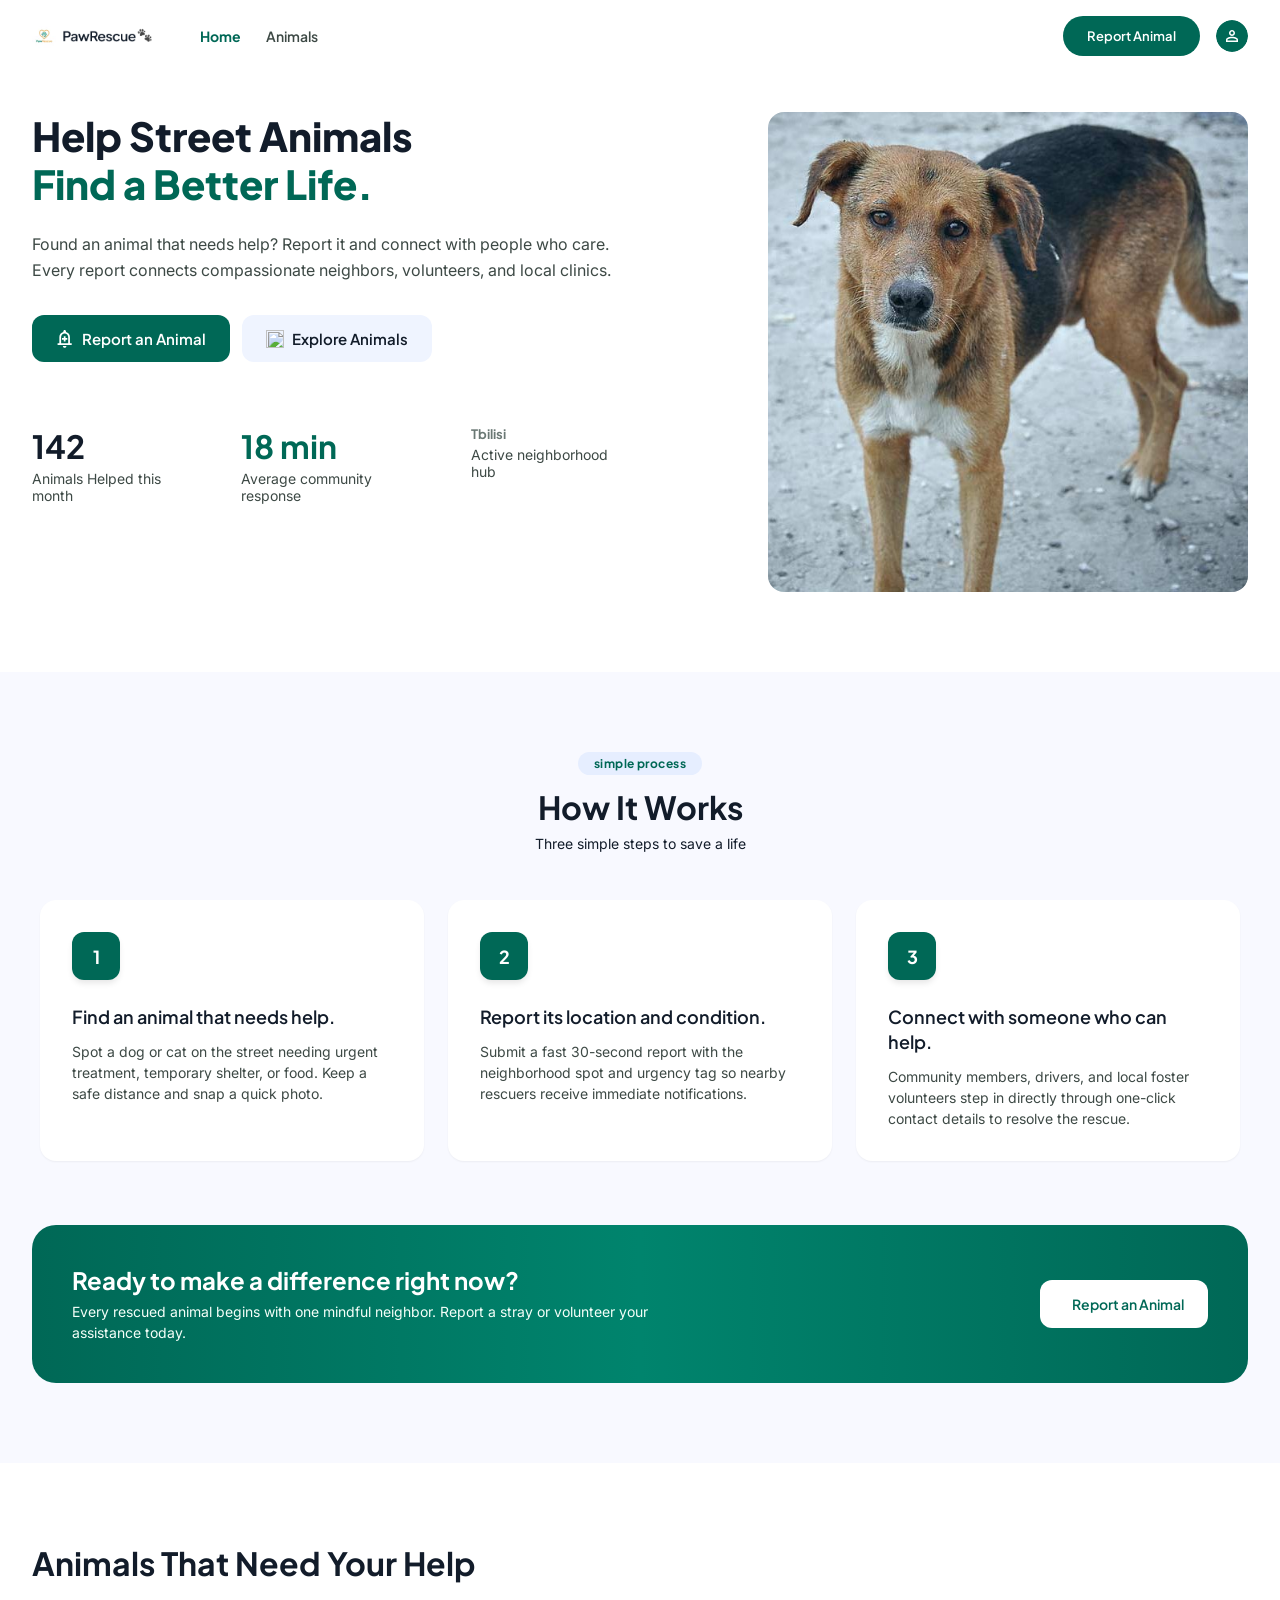
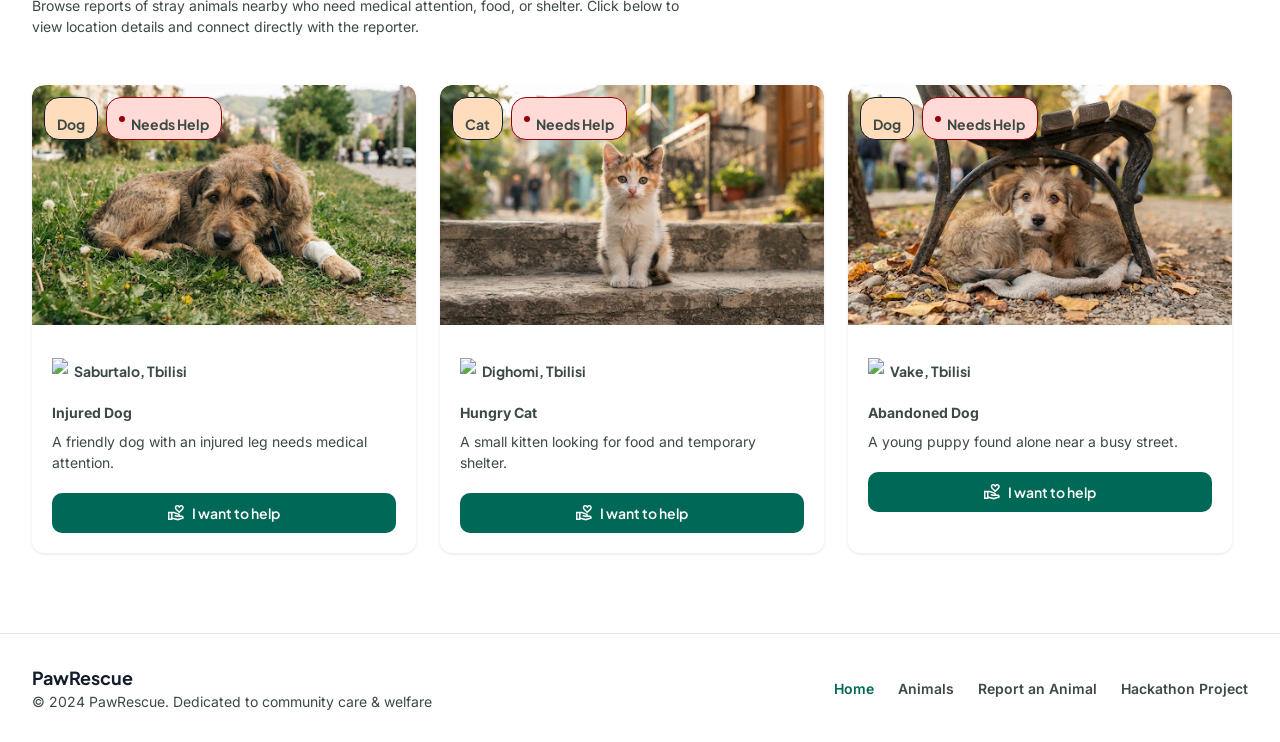
==== commit bd200cd9: "final" ====
--- a/index.html
+++ b/index.html
@@ -150,7 +150,7 @@
                         <img src="./kitty.svg" alt="cat">
                         <div class="align">
                             <div class="animal">
-                                <p>cat</p>
+                                <p>Cat</p>
                             </div>
                             <div class="needshelp">
                                 <div></div>
@@ -231,7 +231,4 @@
     </footer>
 </body>
 
-</html>
-</body>
-
 </html>
--- a/style.css
+++ b/style.css
@@ -3,10 +3,7 @@
     margin: 0;
     box-sizing: border-box;
 }
-    box-sizing: border-box;
-}
-
-body {
+
 body {
     font-family: 'Inter', sans-serif;
     color: #3D4945;
@@ -27,6 +24,12 @@
     display: flex;
     align-items: center;
     gap: 48px;
+}
+
+.logo img {
+    display: block;
+    width: 120px;
+    height: auto;
 }
 
 .navitems {
@@ -323,148 +326,96 @@
     white-space: nowrap;
 }
 
-/* Footer */
-.footer {
-    padding: 32px;
-    background-color: #FFFFFF;
-}
-
-.footer-container {
+/* Animals Help Section */
+.animalshelp {
     max-width: 1280px;
     margin: 0 auto;
-    display: flex;
-    justify-content: space-between;
-    align-items: center;
-}
-
-.footer-brand h2 {
-    font-family: 'Plus Jakarta Sans', sans-serif;
-    color: #121c2a;
-    font-size: 18px;
-}
-
-.lastp {
-    font-size: 14px;
-    color: #3d4945;
-    margin-top: 4px;
-}
-
-.footer-nav ul {
-    display: flex;
+    padding: 80px 32px;
+    display: flex;
+    flex-direction: column;
+}
+
+.animalshelp h2 {
+    font-weight: 700;
+    font-family: 'Plus Jakarta Sans', sans-serif;
+    font-size: 32px;
+    color: #121C2A;
+}
+
+.animalshelp p {
+    max-width: 672px;
+    margin-top: 12px;
+    color: #3D4945;
+    font-size: 14px;
+    line-height: 1.5;
+}
+
+.cards {
+    margin-top: 48px;
+    display: flex;
+    flex-wrap: wrap;
+    justify-content: flex-start;
     gap: 24px;
-    list-style: none;
-}
-
-.footer-link {
-    text-decoration: none;
-    font-size: 14px;
-    font-weight: 600;
-    color: #3d4945;
-}
-
-.footer-link.active {
-    color: #006856;
-}
-
-.action {
+}
+
+.card {
+    display: flex;
+    flex-direction: column;
+    width: 384px;
+    border-radius: 12px;
+    overflow: hidden;
+    background-color: #FFFFFF;
+    box-shadow: 0px 1px 3px rgba(0, 0, 0, 0.1);
+}
+
+.top {
+    position: relative;
+    width: 100%;
+}
+
+.top img {
+    width: 100%;
+    height: 240px;
+    object-fit: cover;
+    border-radius: 12px 12px 0 0;
+}
+
+.align {
+    display: flex;
+    align-items: center;
+    gap: 8px;
+    position: absolute;
+    top: 12px;
+    left: 12px;
+    z-index: 1;
+}
+
+.animal {
     display: flex;
     align-items: center;
     justify-content: center;
-    width: 190px;
-    height: 22px;
     background-color: #FFDCBC;
     border-radius: 15px;
     padding: 4px 12px;
-    border: 1px solid black;
-    font-family: 'Plus Jakarta Sans', sans-serif;
-}
-
-.action p {
+    border: 1px solid #121C2A;
+    font-family: 'Plus Jakarta Sans', sans-serif;
+    font-size: 12px;
     font-weight: bold;
-    font-size: 11px;
-}
-
-.animalshelp {
-    max-width: 1280px;
-    margin: 0 auto;
-    padding: 0 32px 80px;
-    display: flex;
-    flex-direction: column;
-}
-
-.animalshelp h2 {
-    font-weight: bold;
-    width: 672px;
-    height: 40px;
-    line-height: 40px;
-    font-family: 'Plus Jakarta Sans', sans-serif;
-    font-size: 32px;
-    margin-top: 12px;
-}
-
-.animalshelp p {
-    width: 672px;
-    max-width: 100%;
-    min-height: 46px;
-    margin-top: 11px;
-    color: #3D4945;
-    font-size: 14px;
-}
-
-.cards {
-    margin-top: 48px;
-    display: flex;
-    flex-wrap: wrap;
-    align-items: center;
-    justify-content: space-between;
-    gap: 24px;
-}
-
-.card {
-    display: flex;
-    flex-direction: column;
-    height: 462px;
-    width: 384px;
-}
-
-.animal {
+}
+
+.needshelp {
     display: flex;
     align-items: center;
     justify-content: center;
-    width: 47px;
-    height: 22px;
-    background-color: #FFDCBC;
-    border-radius: 15px;
-    padding: 4px 12px;
-    border: 1px solid black;
-    font-family: 'Plus Jakarta Sans', sans-serif;
-    font-weight: bold;
-}
-
-.needshelp {
-    display: flex;
-    align-items: center;
-    justify-content: center;
-    width: max-content;
-    height: 22px;
     background-color: #FFDAD6;
     color: #93000A;
     gap: 6px;
     border-radius: 15px;
     padding: 4px 12px;
-    border: 1px solid black;
-    font-family: 'Plus Jakarta Sans', sans-serif;
+    border: 1px solid #93000A;
+    font-family: 'Plus Jakarta Sans', sans-serif;
+    font-size: 12px;
     font-weight: bold;
-}
-
-.align {
-    display: flex;
-    align-items: center;
-    gap: 8px;
-    position: absolute;
-    top: 12px;
-    left: 12px;
-    z-index: 1;
 }
 
 .needshelp > div {
@@ -475,83 +426,113 @@
     border-radius: 50%;
 }
 
-.top img {
-    height: 240px;
-    border-radius: 10px 10px 0 0;
-}
-
-.top {
-    position: relative;
-}
-
 .bottom {
     display: flex;
     flex: 1;
     flex-direction: column;
+    padding: 20px;
+}
+
+.location {
+    display: flex;
+    align-items: center;
+    gap: 6px;
+    color: #6A7874;
+    font-size: 13px;
+}
+
+.location img {
+    width: 16px;
+    height: 16px;
 }
 
 .details {
-    font-weight: bold;
+    font-weight: 700;
     font-size: 18px;
-    margin-top: 5px;
-}
-
-.location {
-    align-items:center;
-    display: flex;
-    gap: 2px;
-    color: gray;
-    margin-top: 24px;
-}
-
-.description {
-    width: 318px;
-    margin-top: 12px;
+    margin-top: 8px;
+    color: #121C2A;
+}
+
+.card .description {
+    margin-top: 8px;
     color: #3D4945;
     font-size: 14px;
+    line-height: 1.5;
+}
+
+.buttonwidth {
+    display: flex;
+    width: 100%;
+    margin-top: 20px;
 }
 
 .wanttohelp {
     display: flex;
     justify-content: center;
     align-items: center;
-    gap: 4px;
-    width: 336px;
+    gap: 8px;
+    width: 100%;
     height: 40px;
     border: none;
     background-color: #006856;
     border-radius: 10px;
     color: #FFFFFF;
     font-family: 'Plus Jakarta Sans', sans-serif;
-    font-weight: bold;
-    margin-top: 12px;
+    font-weight: 600;
+    font-size: 14px;
     cursor: pointer;
 }
 
-.buttonwidth {
-    display: flex;
-    width: 384px;
-    align-items: center;
-    justify-content: center;
-    margin-top: auto;
-}
-
-.buttonwidth img {
+.wanttohelp img {
     width: 16px;
     height: 16px;
 }
 
-.location img {
-    width: 16px;
-    height: 16px;
-}
-
-.logo img {
-    display: block;
-    width: 120px;
-    height: auto;
-}
-
+/* Footer */
+.footer {
+    padding: 32px;
+    background-color: #FFFFFF;
+    border-top: 1px solid #E5E7EB;
+}
+
+.footer-container {
+    max-width: 1280px;
+    margin: 0 auto;
+    display: flex;
+    justify-content: space-between;
+    align-items: center;
+}
+
+.footer-brand h2 {
+    font-family: 'Plus Jakarta Sans', sans-serif;
+    color: #121c2a;
+    font-size: 18px;
+}
+
+.lastp {
+    font-size: 14px;
+    color: #3d4945;
+    margin-top: 4px;
+}
+
+.footer-nav ul {
+    display: flex;
+    gap: 24px;
+    list-style: none;
+}
+
+.footer-link {
+    text-decoration: none;
+    font-size: 14px;
+    font-weight: 600;
+    color: #3d4945;
+}
+
+.footer-link.active {
+    color: #006856;
+}
+
+/* Responsive Media Query */
 @media (max-width: 900px) {
     .hero-container,
     .footer-container,
@@ -565,6 +546,12 @@
         gap: 24px;
     }
 
+    .hero-image-wrapper {
+        width: 100%;
+        max-width: 100%;
+        height: auto;
+    }
+
     .stats {
         flex-direction: column;
         gap: 20px;
@@ -573,4 +560,10 @@
     .cards {
         justify-content: center;
     }
-}
+
+    .footer-nav ul {
+        flex-direction: column;
+        gap: 12px;
+        margin-top: 16px;
+    }
+}
